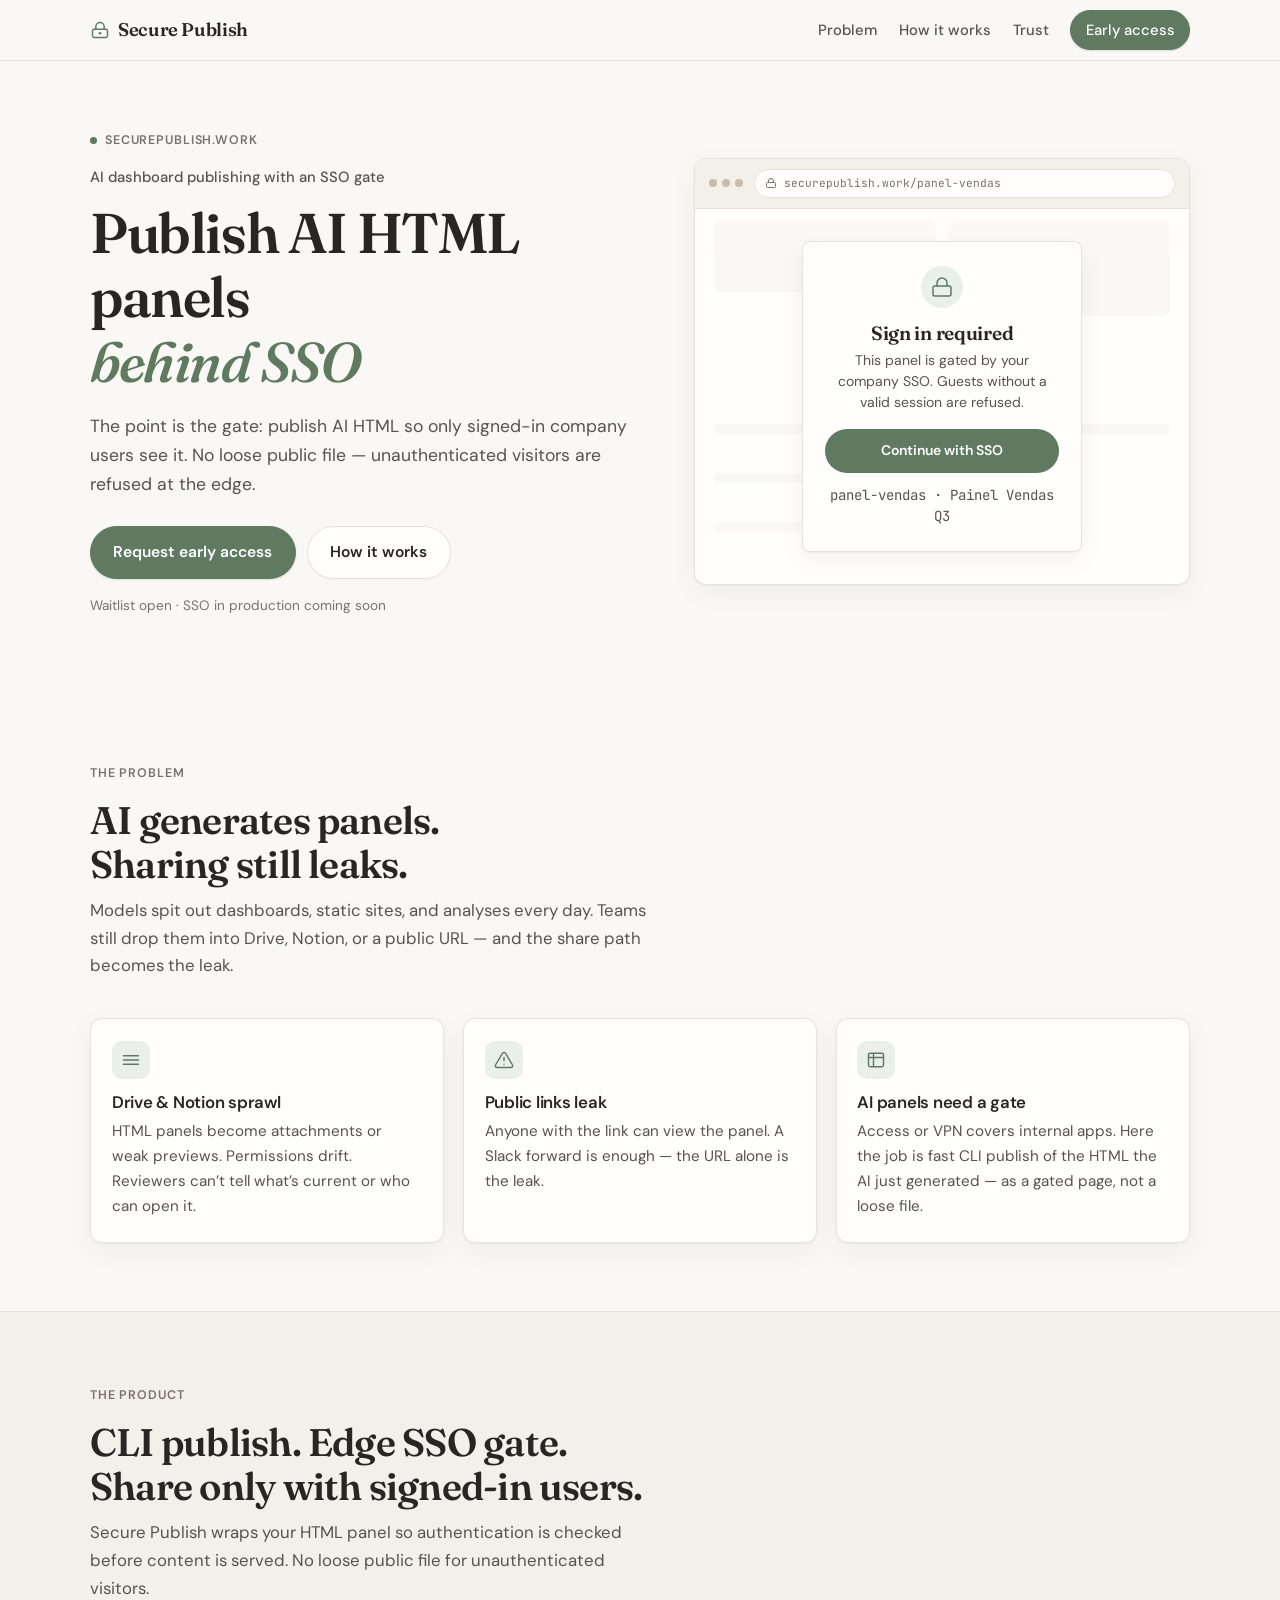
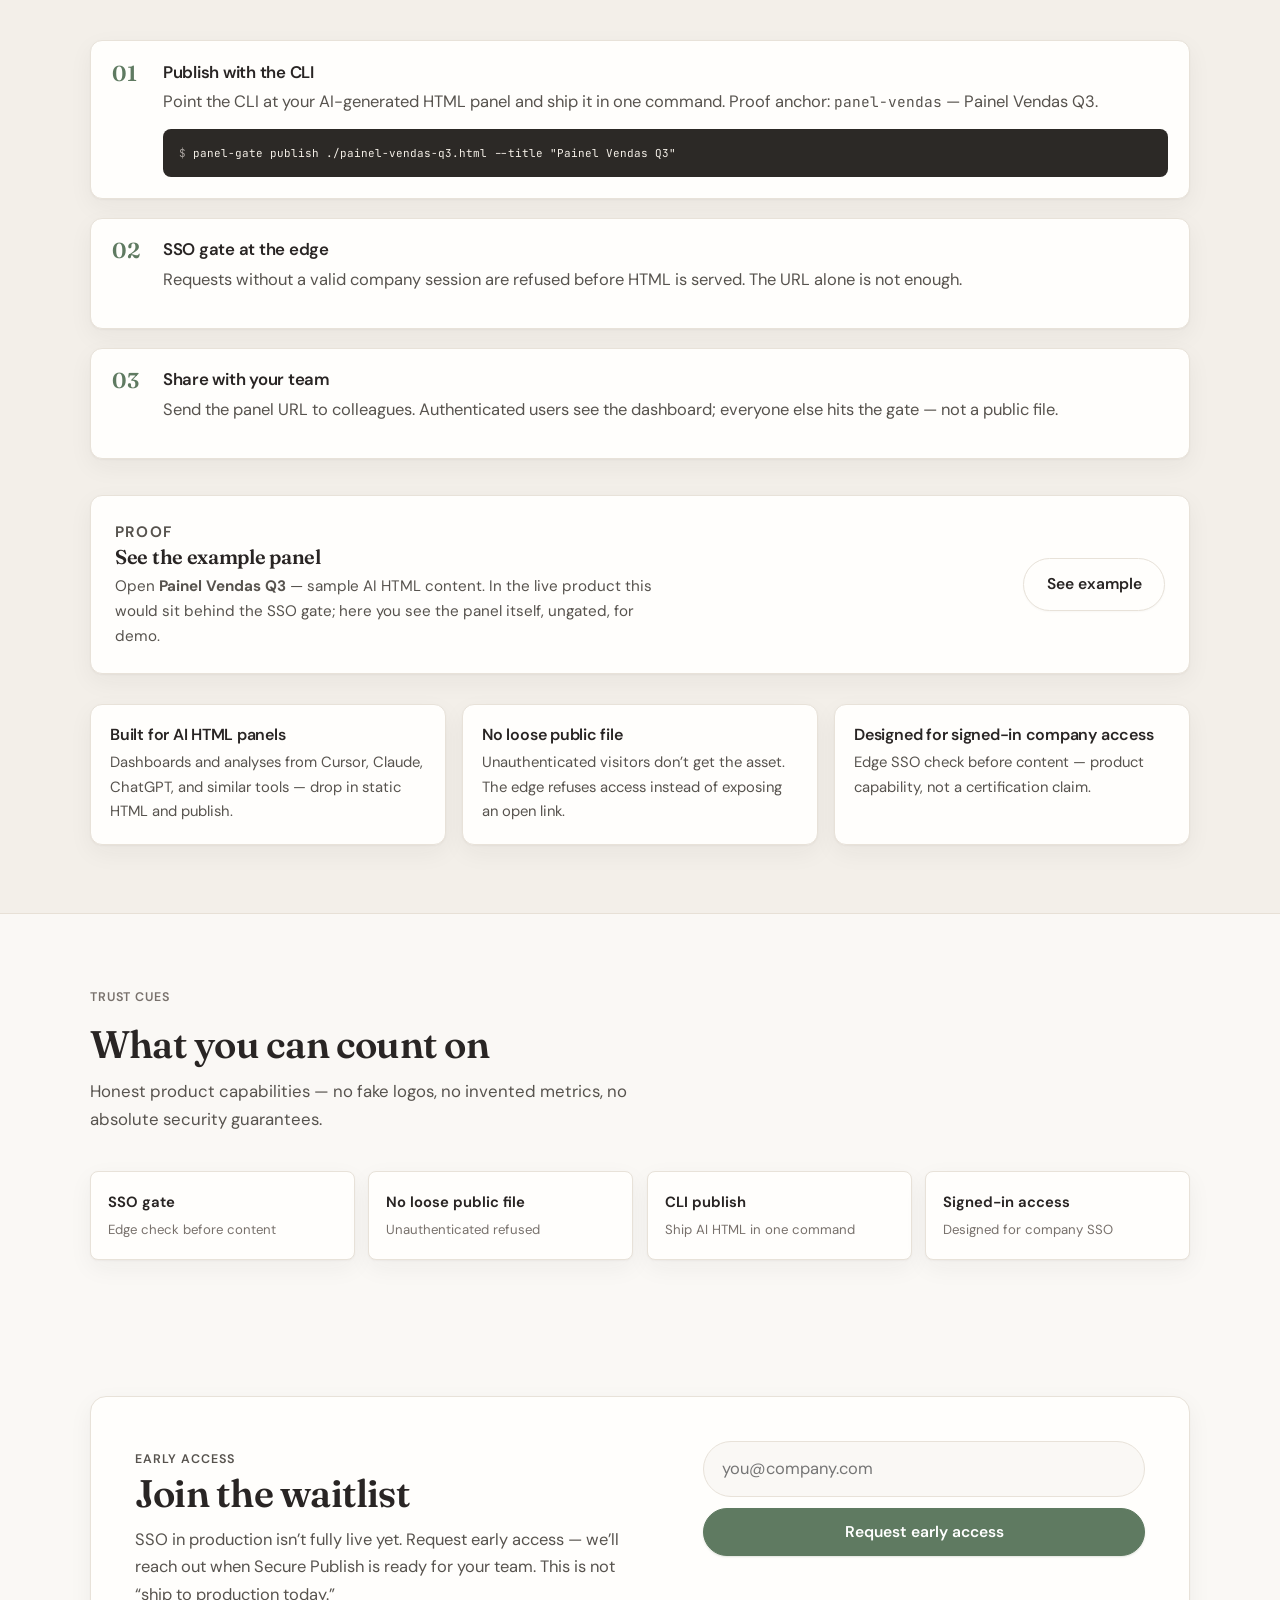
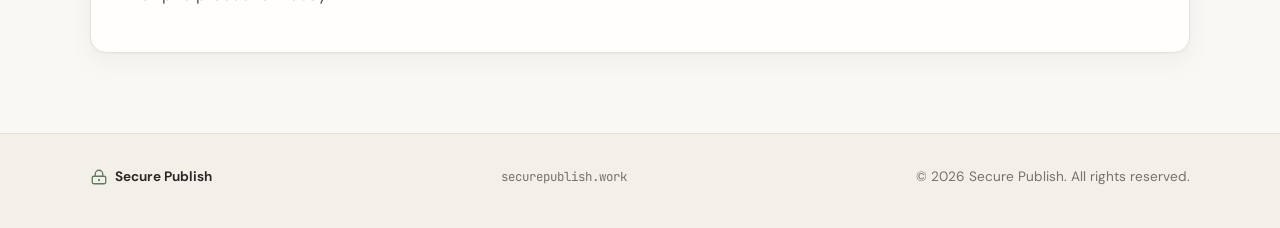
==== index.html @ f7042c7b "Publish Secure Publish landing (warm-product)" ====
<!DOCTYPE html>
<html lang="en">
<head>
  <meta charset="UTF-8" />
  <meta name="viewport" content="width=device-width, initial-scale=1.0" />
  <meta name="description" content="Secure Publish — AI dashboard publishing with an SSO gate. Publish AI HTML panels behind SSO without leaving the file loose on the open web." />
  <meta name="theme-color" content="#FAF8F5" />
  <title>Secure Publish — AI dashboard publishing with an SSO gate</title>
  <link rel="preconnect" href="https://fonts.googleapis.com" />
  <link rel="preconnect" href="https://fonts.gstatic.com" crossorigin />
  <link href="https://fonts.googleapis.com/css2?family=Fraunces:opsz,wght@9..144,500;9..144,600;9..144,700&family=DM+Sans:ital,opsz,wght@0,9..40,400;0,9..40,500;0,9..40,600;0,9..40,700&family=JetBrains+Mono:wght@400;500&display=swap" rel="stylesheet" />
  <link rel="stylesheet" href="styles.css" />
</head>
<body>
  <a class="skip-link" href="#main">Skip to content</a>

  <header class="nav">
    <div class="container nav__inner">
      <a href="#top" class="logo" aria-label="Secure Publish home">
        <span class="logo__mark" aria-hidden="true">
          <svg width="20" height="20" viewBox="0 0 24 24" fill="none">
            <rect x="3" y="11" width="18" height="10" rx="2" stroke="currentColor" stroke-width="1.75"/>
            <path d="M7 11V8a5 5 0 0 1 10 0v3" stroke="currentColor" stroke-width="1.75" stroke-linecap="round"/>
            <circle cx="12" cy="16" r="1.5" fill="currentColor"/>
          </svg>
        </span>
        <span class="logo__text">Secure Publish</span>
      </a>
      <nav class="nav__links" aria-label="Primary">
        <a href="#pain">Problem</a>
        <a href="#solution">How it works</a>
        <a href="#trust">Trust</a>
        <a href="#waitlist" class="btn btn--sm btn--primary">Early access</a>
      </nav>
      <button class="nav__toggle" type="button" aria-label="Open menu" aria-expanded="false" aria-controls="navMobile" id="navToggle">
        <span></span><span></span>
      </button>
    </div>
    <div class="nav__mobile" id="navMobile" hidden>
      <a href="#pain">Problem</a>
      <a href="#solution">How it works</a>
      <a href="#trust">Trust</a>
      <a href="#waitlist">Early access</a>
    </div>
  </header>

  <main id="main">
    <section class="hero" id="top">
      <div class="container hero__grid">
        <div class="hero__copy">
          <p class="eyebrow"><span class="eyebrow__dot"></span>securepublish.work</p>
          <p class="hero__category">AI dashboard publishing with an SSO gate</p>
          <h1>Publish AI HTML panels<br /><em>behind SSO</em></h1>
          <p class="hero__lede">
            The point is the gate: publish AI HTML so only signed-in company users see it.
            No loose public file — unauthenticated visitors are refused at the edge.
          </p>
          <div class="hero__actions">
            <a href="#waitlist" class="btn btn--primary btn--lg">Request early access</a>
            <a href="#how" class="btn btn--ghost btn--lg">How it works</a>
          </div>
          <p class="hero__note">Waitlist open · SSO in production coming soon</p>
        </div>

        <div class="hero__visual">
          <div class="panel-mock" role="img" aria-label="Illustration of an SSO-gated panel for Painel Vendas Q3">
            <div class="panel-mock__chrome">
              <div class="panel-mock__dots"><span></span><span></span><span></span></div>
              <div class="panel-mock__url">
                <svg width="12" height="12" viewBox="0 0 24 24" fill="none" aria-hidden="true">
                  <rect x="3" y="11" width="18" height="10" rx="2" stroke="currentColor" stroke-width="2"/>
                  <path d="M7 11V8a5 5 0 0 1 10 0v3" stroke="currentColor" stroke-width="2" stroke-linecap="round"/>
                </svg>
                <span>securepublish.work/panel-vendas</span>
              </div>
            </div>
            <div class="panel-mock__gate">
              <div class="gate-card">
                <div class="gate-card__icon">
                  <svg width="24" height="24" viewBox="0 0 24 24" fill="none">
                    <rect x="3" y="11" width="18" height="10" rx="2" stroke="currentColor" stroke-width="1.5"/>
                    <path d="M7 11V8a5 5 0 0 1 10 0v3" stroke="currentColor" stroke-width="1.5" stroke-linecap="round"/>
                  </svg>
                </div>
                <h3>Sign in required</h3>
                <p>This panel is gated by your company SSO. Guests without a valid session are refused.</p>
                <div class="gate-card__btn">Continue with SSO</div>
                <p class="gate-card__meta">panel-vendas · Painel Vendas Q3</p>
              </div>
            </div>
            <div class="panel-mock__blur" aria-hidden="true">
              <div class="fake-chart fake-chart--a"></div>
              <div class="fake-chart fake-chart--b"></div>
              <div class="fake-rows"><div></div><div></div><div></div></div>
            </div>
          </div>
        </div>
      </div>
    </section>

    <section class="section" id="pain">
      <div class="container">
        <div class="section__head">
          <p class="eyebrow">The problem</p>
          <h2>AI generates panels.<br />Sharing still leaks.</h2>
          <p class="section__lede">
            Models spit out dashboards, static sites, and analyses every day.
            Teams still drop them into Drive, Notion, or a public URL — and the share path becomes the leak.
          </p>
        </div>
        <div class="pain-grid">
          <article class="card">
            <div class="card__icon">
              <svg width="20" height="20" viewBox="0 0 24 24" fill="none"><path d="M3 7h18M3 12h18M3 17h18" stroke="currentColor" stroke-width="1.75" stroke-linecap="round"/></svg>
            </div>
            <h3>Drive &amp; Notion sprawl</h3>
            <p>HTML panels become attachments or weak previews. Permissions drift. Reviewers can’t tell what’s current or who can open it.</p>
          </article>
          <article class="card">
            <div class="card__icon">
              <svg width="20" height="20" viewBox="0 0 24 24" fill="none"><path d="M12 9v4m0 4h.01M10.29 3.86L1.82 18a2 2 0 0 0 1.71 3h16.94a2 2 0 0 0 1.71-3L13.71 3.86a2 2 0 0 0-3.42 0z" stroke="currentColor" stroke-width="1.75" stroke-linecap="round" stroke-linejoin="round"/></svg>
            </div>
            <h3>Public links leak</h3>
            <p>Anyone with the link can view the panel. A Slack forward is enough — the URL alone is the leak.</p>
          </article>
          <article class="card">
            <div class="card__icon">
              <svg width="20" height="20" viewBox="0 0 24 24" fill="none"><rect x="3" y="4" width="18" height="16" rx="2" stroke="currentColor" stroke-width="1.75"/><path d="M3 9h18M9 4v16" stroke="currentColor" stroke-width="1.75"/></svg>
            </div>
            <h3>AI panels need a gate</h3>
            <p>Access or VPN covers internal apps. Here the job is fast CLI publish of the HTML the AI just generated — as a gated page, not a loose file.</p>
          </article>
        </div>
      </div>
    </section>

    <section class="section section--alt" id="solution">
      <div class="container">
        <div class="section__head" id="how">
          <p class="eyebrow">The product</p>
          <h2>CLI publish. Edge SSO gate.<br />Share only with signed-in users.</h2>
          <p class="section__lede">
            Secure Publish wraps your HTML panel so authentication is checked before content is served.
            No loose public file for unauthenticated visitors.
          </p>
        </div>

        <div class="steps">
          <div class="step">
            <div class="step__num">01</div>
            <div class="step__body">
              <h3>Publish with the CLI</h3>
              <p>Point the CLI at your AI-generated HTML panel and ship it in one command. Proof anchor: <code>panel-vendas</code> — Painel Vendas Q3.</p>
              <pre class="code-block" tabindex="0"><code><span class="c-muted">$</span> panel-gate publish ./painel-vendas-q3.html --title "Painel Vendas Q3"</code></pre>
            </div>
          </div>
          <div class="step">
            <div class="step__num">02</div>
            <div class="step__body">
              <h3>SSO gate at the edge</h3>
              <p>Requests without a valid company session are refused before HTML is served. The URL alone is not enough.</p>
            </div>
          </div>
          <div class="step">
            <div class="step__num">03</div>
            <div class="step__body">
              <h3>Share with your team</h3>
              <p>Send the panel URL to colleagues. Authenticated users see the dashboard; everyone else hits the gate — not a public file.</p>
            </div>
          </div>
        </div>

        <div class="proof-strip">
          <div class="proof-strip__copy">
            <p class="proof-strip__label">Proof</p>
            <h3>See the example panel</h3>
            <p>
              Open <strong>Painel Vendas Q3</strong> — sample AI HTML content.
              In the live product this would sit behind the SSO gate; here you see the panel itself, ungated, for demo.
            </p>
          </div>
          <a href="examples/panel-vendas.html" class="btn btn--ghost btn--lg">See example</a>
        </div>

        <div class="feature-row">
          <article class="feature">
            <h3>Built for AI HTML panels</h3>
            <p>Dashboards and analyses from Cursor, Claude, ChatGPT, and similar tools — drop in static HTML and publish.</p>
          </article>
          <article class="feature">
            <h3>No loose public file</h3>
            <p>Unauthenticated visitors don’t get the asset. The edge refuses access instead of exposing an open link.</p>
          </article>
          <article class="feature">
            <h3>Designed for signed-in company access</h3>
            <p>Edge SSO check before content — product capability, not a certification claim.</p>
          </article>
        </div>
      </div>
    </section>

    <section class="section" id="trust">
      <div class="container">
        <div class="section__head">
          <p class="eyebrow">Trust cues</p>
          <h2>What you can count on</h2>
          <p class="section__lede">
            Honest product capabilities — no fake logos, no invented metrics, no absolute security guarantees.
          </p>
        </div>
        <div class="trust-badges">
          <div class="badge">
            <span class="badge__label">SSO gate</span>
            <span class="badge__desc">Edge check before content</span>
          </div>
          <div class="badge">
            <span class="badge__label">No loose public file</span>
            <span class="badge__desc">Unauthenticated refused</span>
          </div>
          <div class="badge">
            <span class="badge__label">CLI publish</span>
            <span class="badge__desc">Ship AI HTML in one command</span>
          </div>
          <div class="badge">
            <span class="badge__label">Signed-in access</span>
            <span class="badge__desc">Designed for company SSO</span>
          </div>
        </div>
      </div>
    </section>

    <section class="section section--cta" id="waitlist">
      <div class="container">
        <div class="cta-panel">
          <div class="cta-panel__copy">
            <p class="eyebrow">Early access</p>
            <h2>Join the waitlist</h2>
            <p>
              SSO in production isn’t fully live yet. Request early access — we’ll reach out when Secure Publish is ready for your team.
              This is not “ship to production today.”
            </p>
          </div>
          <form class="waitlist-form" id="waitlistForm" novalidate>
            <label class="sr-only" for="email">Work email</label>
            <input type="email" id="email" name="email" placeholder="you@company.com" required autocomplete="email" inputmode="email" aria-describedby="formHint" />
            <button type="submit" class="btn btn--primary btn--lg">Request early access</button>
            <p class="form-hint" id="formHint" role="status" aria-live="polite"></p>
          </form>
          <div class="waitlist-success" id="waitlistSuccess" hidden>
            <div class="success-icon" aria-hidden="true">
              <svg width="28" height="28" viewBox="0 0 24 24" fill="none">
                <circle cx="12" cy="12" r="10" stroke="currentColor" stroke-width="1.5"/>
                <path d="M8 12.5l2.5 2.5L16 9.5" stroke="currentColor" stroke-width="1.75" stroke-linecap="round" stroke-linejoin="round"/>
              </svg>
            </div>
            <h3>You’re on the list</h3>
            <p>Thanks — we’ll email you when early access opens. No spam, just the invite.</p>
          </div>
        </div>
      </div>
    </section>
  </main>

  <footer class="footer">
    <div class="container footer__inner">
      <div class="footer__brand">
        <span class="logo__mark" aria-hidden="true">
          <svg width="18" height="18" viewBox="0 0 24 24" fill="none">
            <rect x="3" y="11" width="18" height="10" rx="2" stroke="currentColor" stroke-width="1.75"/>
            <path d="M7 11V8a5 5 0 0 1 10 0v3" stroke="currentColor" stroke-width="1.75" stroke-linecap="round"/>
            <circle cx="12" cy="16" r="1.5" fill="currentColor"/>
          </svg>
        </span>
        <span>Secure Publish</span>
      </div>
      <p class="footer__domain">securepublish.work</p>
      <p class="footer__copy">&copy; <span id="year"></span> Secure Publish. All rights reserved.</p>
    </div>
  </footer>

  <script src="script.js"></script>
</body>
</html>
---- styles.css ----
/* Warm Product — cream/stone, charcoal, sage accent; soft shadows; no glass blur */
:root {
  --cream: #FAF8F5;
  --cream-2: #F3EFE9;
  --stone: #E8E2D9;
  --ink: #292524;
  --ink-soft: #57534E;
  --muted: #78716C;
  --line: #E7E0D6;
  --sage: #5F7A61;
  --sage-hover: #4E6650;
  --sage-soft: #E8F0E9;
  --white: #FFFEFC;
  --mono: "JetBrains Mono", ui-monospace, monospace;
  --display: "Fraunces", Georgia, serif;
  --sans: "DM Sans", system-ui, sans-serif;
  --radius: 12px;
  --radius-sm: 8px;
  --max: 1100px;
  --shadow: 0 1px 2px rgba(41,37,36,0.04), 0 8px 24px rgba(41,37,36,0.05);
}

*, *::before, *::after { box-sizing: border-box; }
html { scroll-behavior: smooth; }
body {
  margin: 0;
  font-family: var(--sans);
  font-size: 1.03rem;
  line-height: 1.65;
  color: var(--ink);
  background: var(--cream);
  -webkit-font-smoothing: antialiased;
}
img, svg { display: block; max-width: 100%; }
a { color: var(--sage); text-decoration-thickness: 1px; text-underline-offset: 3px; }
a:hover { color: var(--sage-hover); }
code { font-family: var(--mono); font-size: 0.88em; }
.sr-only {
  position: absolute; width: 1px; height: 1px; padding: 0; margin: -1px;
  overflow: hidden; clip: rect(0,0,0,0); white-space: nowrap; border: 0;
}
.skip-link {
  position: absolute; left: 1rem; top: -100px; z-index: 100;
  background: var(--ink); color: var(--cream); padding: 0.5rem 1rem; border-radius: 6px;
}
.skip-link:focus { top: 1rem; }
.container { width: min(100% - 2.25rem, var(--max)); margin-inline: auto; }

h1, h2, h3 {
  color: var(--ink); margin: 0; line-height: 1.15;
}
h1 {
  font-family: var(--display); font-weight: 600;
  font-size: clamp(2.3rem, 5vw, 3.5rem); letter-spacing: -0.025em;
}
h1 em { font-style: italic; font-weight: 550; color: var(--sage); }
h2 {
  font-family: var(--display); font-weight: 600;
  font-size: clamp(1.75rem, 3.2vw, 2.4rem); letter-spacing: -0.02em; margin-bottom: 0.7rem;
}
h3 {
  font-family: var(--sans); font-weight: 600; font-size: 1.05rem; letter-spacing: -0.015em; margin-bottom: 0.4rem;
}
.eyebrow {
  display: inline-flex; align-items: center; gap: 0.5rem;
  font-size: 0.78rem; font-weight: 600; letter-spacing: 0.07em;
  text-transform: uppercase; color: var(--muted); margin: 0 0 0.9rem;
}
.eyebrow__dot {
  width: 7px; height: 7px; border-radius: 50%; background: var(--sage);
}

.btn {
  display: inline-flex; align-items: center; justify-content: center;
  font-family: var(--sans); font-weight: 600; font-size: 0.925rem;
  border-radius: 999px; border: 1px solid transparent;
  padding: 0.65rem 1.25rem; text-decoration: none; cursor: pointer;
  transition: background 0.15s ease, color 0.15s ease, border-color 0.15s ease, box-shadow 0.15s ease;
}
.btn--sm { padding: 0.4rem 0.9rem; font-size: 0.85rem; }
.btn--lg { padding: 0.8rem 1.4rem; font-size: 0.975rem; }
.btn--primary {
  background: var(--sage); color: #fff; border-color: var(--sage);
  box-shadow: 0 1px 2px rgba(95,122,97,0.2);
}
.btn--primary:hover { background: var(--sage-hover); color: #fff; border-color: var(--sage-hover); }
.btn--ghost {
  background: var(--white); color: var(--ink); border-color: var(--stone);
  box-shadow: 0 1px 2px rgba(41,37,36,0.03);
}
.btn--ghost:hover { background: var(--cream-2); color: var(--ink); }

.nav {
  position: sticky; top: 0; z-index: 50;
  background: color-mix(in srgb, var(--cream) 90%, transparent);
  border-bottom: 1px solid var(--line);
}
.nav__inner {
  display: flex; align-items: center; justify-content: space-between; height: 3.75rem;
}
.logo {
  display: inline-flex; align-items: center; gap: 0.5rem;
  color: var(--ink); text-decoration: none; font-weight: 650;
}
.logo__mark { color: var(--sage); }
.logo__text { font-family: var(--display); font-size: 1.15rem; font-weight: 600; letter-spacing: -0.02em; }
.nav__links { display: none; align-items: center; gap: 1.35rem; }
.nav__links a { color: var(--ink-soft); text-decoration: none; font-size: 0.925rem; font-weight: 500; }
.nav__links a:hover { color: var(--ink); }
.nav__links .btn { color: #fff; }
.nav__links .btn:hover { color: #fff; }
.nav__toggle {
  display: flex; flex-direction: column; gap: 5px; background: none; border: 0; padding: 0.4rem; cursor: pointer;
}
.nav__toggle span { display: block; width: 20px; height: 1.5px; background: var(--ink); border-radius: 1px; }
.nav__mobile {
  display: flex; flex-direction: column; gap: 0.2rem;
  padding: 0.65rem 1.15rem 1.15rem; border-bottom: 1px solid var(--line); background: var(--cream);
}
.nav__mobile a {
  color: var(--ink); text-decoration: none; padding: 0.6rem 0.25rem; font-weight: 500;
}
@media (min-width: 800px) {
  .nav__links { display: flex; }
  .nav__toggle { display: none; }
  .nav__mobile { display: none !important; }
}

.hero { padding: 4rem 0 4.5rem; }
.hero__grid { display: grid; gap: 2.75rem; align-items: center; }
@media (min-width: 960px) {
  .hero__grid { grid-template-columns: 1.05fr 0.95fr; gap: 3.5rem; }
}
.hero__category {
  font-size: 0.925rem; color: var(--ink-soft); margin: 0 0 0.7rem; font-weight: 500;
}
.hero__lede {
  font-size: 1.1rem; color: var(--ink-soft); max-width: 34rem; margin: 1.15rem 0 1.65rem;
}
.hero__actions { display: flex; flex-wrap: wrap; gap: 0.7rem; margin-bottom: 1rem; }
.hero__note { font-size: 0.85rem; color: var(--muted); margin: 0; }

.panel-mock {
  position: relative; background: var(--white);
  border: 1px solid var(--stone); border-radius: var(--radius);
  overflow: hidden; box-shadow: var(--shadow);
}
.panel-mock__chrome {
  display: flex; align-items: center; gap: 0.7rem;
  padding: 0.65rem 0.85rem; border-bottom: 1px solid var(--line); background: var(--cream-2);
}
.panel-mock__dots { display: flex; gap: 5px; }
.panel-mock__dots span { width: 8px; height: 8px; border-radius: 50%; background: #CABBAA; }
.panel-mock__url {
  display: inline-flex; align-items: center; gap: 0.4rem;
  font-family: var(--mono); font-size: 0.7rem; color: var(--muted);
  background: var(--white); border: 1px solid var(--stone); border-radius: 999px;
  padding: 0.25rem 0.65rem; flex: 1; min-width: 0;
}
.panel-mock__url span { overflow: hidden; text-overflow: ellipsis; white-space: nowrap; }
.panel-mock__gate {
  position: relative; z-index: 2; padding: 2rem 1.2rem; min-height: 280px;
  display: flex; align-items: center; justify-content: center;
}
.gate-card {
  background: var(--white); border: 1px solid var(--stone); border-radius: var(--radius-sm);
  padding: 1.5rem 1.35rem; max-width: 280px; text-align: center;
  box-shadow: var(--shadow);
}
.gate-card__icon {
  width: 42px; height: 42px; margin: 0 auto 0.85rem;
  display: grid; place-items: center; color: var(--sage);
  border-radius: 50%; background: var(--sage-soft);
}
.gate-card h3 { font-family: var(--display); font-size: 1.2rem; margin-bottom: 0.4rem; }
.gate-card p { font-size: 0.875rem; color: var(--ink-soft); margin: 0 0 1rem; line-height: 1.5; }
.gate-card__btn {
  display: block; background: var(--sage); color: #fff; font-weight: 600; font-size: 0.875rem;
  padding: 0.65rem; border-radius: 999px; margin-bottom: 0.75rem;
}
.gate-card__meta { font-family: var(--mono); font-size: 0.68rem; color: var(--muted); margin: 0 !important; }
.panel-mock__blur {
  position: absolute; inset: 42px 0 0; z-index: 1; padding: 1.2rem;
  opacity: 0.2; pointer-events: none; display: grid; gap: 0.7rem; grid-template-columns: 1fr 1fr;
}
.fake-chart { background: var(--stone); border-radius: 8px; height: 72px; }
.fake-chart--b { height: 96px; }
.fake-rows { grid-column: 1 / -1; display: grid; gap: 0.4rem; }
.fake-rows div { height: 10px; background: var(--stone); border-radius: 4px; }
.fake-rows div:nth-child(2) { width: 78%; }
.fake-rows div:nth-child(3) { width: 55%; }

.section { padding: 4.25rem 0; }
.section--alt { background: var(--cream-2); border-block: 1px solid var(--line); }
.section__head { max-width: 36rem; margin-bottom: 2.35rem; }
.section__lede { color: var(--ink-soft); margin: 0; font-size: 1.05rem; }

.pain-grid {
  display: grid; gap: 1rem;
}
@media (min-width: 720px) { .pain-grid { grid-template-columns: repeat(3, 1fr); gap: 1.15rem; } }
.card {
  background: var(--white); border: 1px solid var(--stone); border-radius: var(--radius);
  padding: 1.4rem 1.3rem; box-shadow: var(--shadow);
}
.card__icon {
  width: 38px; height: 38px; display: grid; place-items: center;
  color: var(--sage); margin-bottom: 0.9rem;
  border-radius: 10px; background: var(--sage-soft);
}
.card p { margin: 0; color: var(--ink-soft); font-size: 0.95rem; }

.steps { display: grid; gap: 1.15rem; margin-bottom: 2.25rem; }
.step {
  display: grid; gap: 1rem; grid-template-columns: auto 1fr;
  align-items: start; background: var(--white); border: 1px solid var(--stone);
  border-radius: var(--radius); padding: 1.35rem 1.3rem; box-shadow: var(--shadow);
}
.step__num {
  font-family: var(--display); font-size: 1.35rem; color: var(--sage);
  line-height: 1; min-width: 2.2rem; font-weight: 600;
}
.step__body p { color: var(--ink-soft); margin: 0.35rem 0 0.85rem; }
.code-block {
  margin: 0; padding: 0.9rem 1rem; overflow-x: auto;
  background: #2C2926; color: #F5F0E8; border-radius: var(--radius-sm);
  font-family: var(--mono); font-size: 0.78rem; line-height: 1.5;
}
.c-muted { color: #A8A29E; }

.proof-strip {
  display: flex; flex-wrap: wrap; align-items: center; justify-content: space-between; gap: 1.25rem;
  padding: 1.5rem 1.5rem; border: 1px solid var(--stone); border-radius: var(--radius);
  background: var(--white); margin-bottom: 1.85rem; box-shadow: var(--shadow);
}
.proof-strip__label {
  font-size: 0.72rem; font-weight: 650; letter-spacing: 0.08em;
  text-transform: uppercase; color: var(--sage); margin: 0 0 0.3rem;
}
.proof-strip__copy h3 { font-family: var(--display); font-size: 1.25rem; margin-bottom: 0.35rem; }
.proof-strip__copy p { margin: 0; color: var(--ink-soft); max-width: 34rem; font-size: 0.95rem; }

.feature-row { display: grid; gap: 1rem; }
@media (min-width: 720px) { .feature-row { grid-template-columns: repeat(3, 1fr); } }
.feature {
  padding: 1.3rem 1.2rem; background: var(--white);
  border: 1px solid var(--stone); border-radius: var(--radius); box-shadow: var(--shadow);
}
.feature h3 { font-size: 1rem; }
.feature p { margin: 0; color: var(--ink-soft); font-size: 0.925rem; }

.trust-badges {
  display: grid; gap: 0.85rem;
  grid-template-columns: 1fr 1fr;
}
@media (min-width: 800px) { .trust-badges { grid-template-columns: repeat(4, 1fr); } }
.badge {
  border: 1px solid var(--stone); background: var(--white);
  padding: 1.15rem 1.05rem; border-radius: var(--radius-sm);
  display: flex; flex-direction: column; gap: 0.25rem; box-shadow: var(--shadow);
}
.badge__label { font-weight: 650; font-size: 0.925rem; }
.badge__desc { font-size: 0.825rem; color: var(--muted); }

.section--cta { padding-bottom: 5rem; }
.cta-panel {
  border: 1px solid var(--stone); background: var(--white);
  border-radius: calc(var(--radius) + 4px); padding: 2.25rem 1.75rem;
  display: grid; gap: 1.75rem; box-shadow: var(--shadow);
}
@media (min-width: 800px) {
  .cta-panel { grid-template-columns: 1.1fr 0.9fr; align-items: start; padding: 2.75rem; }
}
.cta-panel__copy p { color: var(--ink-soft); margin: 0.5rem 0 0; max-width: 32rem; }
.waitlist-form { display: grid; gap: 0.7rem; }
.waitlist-form input {
  font: inherit; padding: 0.85rem 1.1rem; border: 1px solid var(--stone);
  border-radius: 999px; background: var(--cream); color: var(--ink);
}
.waitlist-form input:focus { outline: 2px solid var(--sage); outline-offset: 1px; }
.waitlist-form input.is-invalid { border-color: #B45309; }
.form-hint { margin: 0; font-size: 0.85rem; color: #B45309; min-height: 1.25em; }
.waitlist-success { text-align: center; padding: 1rem 0; }
.success-icon { color: var(--sage); margin: 0 auto 0.75rem; width: fit-content; }
.waitlist-success h3 { font-family: var(--display); }
.waitlist-success p { color: var(--ink-soft); margin: 0.35rem 0 0; }

.footer {
  border-top: 1px solid var(--line); padding: 2rem 0 2.5rem; background: var(--cream-2);
}
.footer__inner {
  display: flex; flex-wrap: wrap; gap: 0.7rem 1.5rem; align-items: center;
  justify-content: space-between; color: var(--muted); font-size: 0.85rem;
}
.footer__brand {
  display: inline-flex; align-items: center; gap: 0.45rem; color: var(--ink); font-weight: 650;
}
.footer__brand .logo__mark { color: var(--sage); }
.footer__domain { font-family: var(--mono); font-size: 0.78rem; margin: 0; }
.footer__copy { margin: 0; }
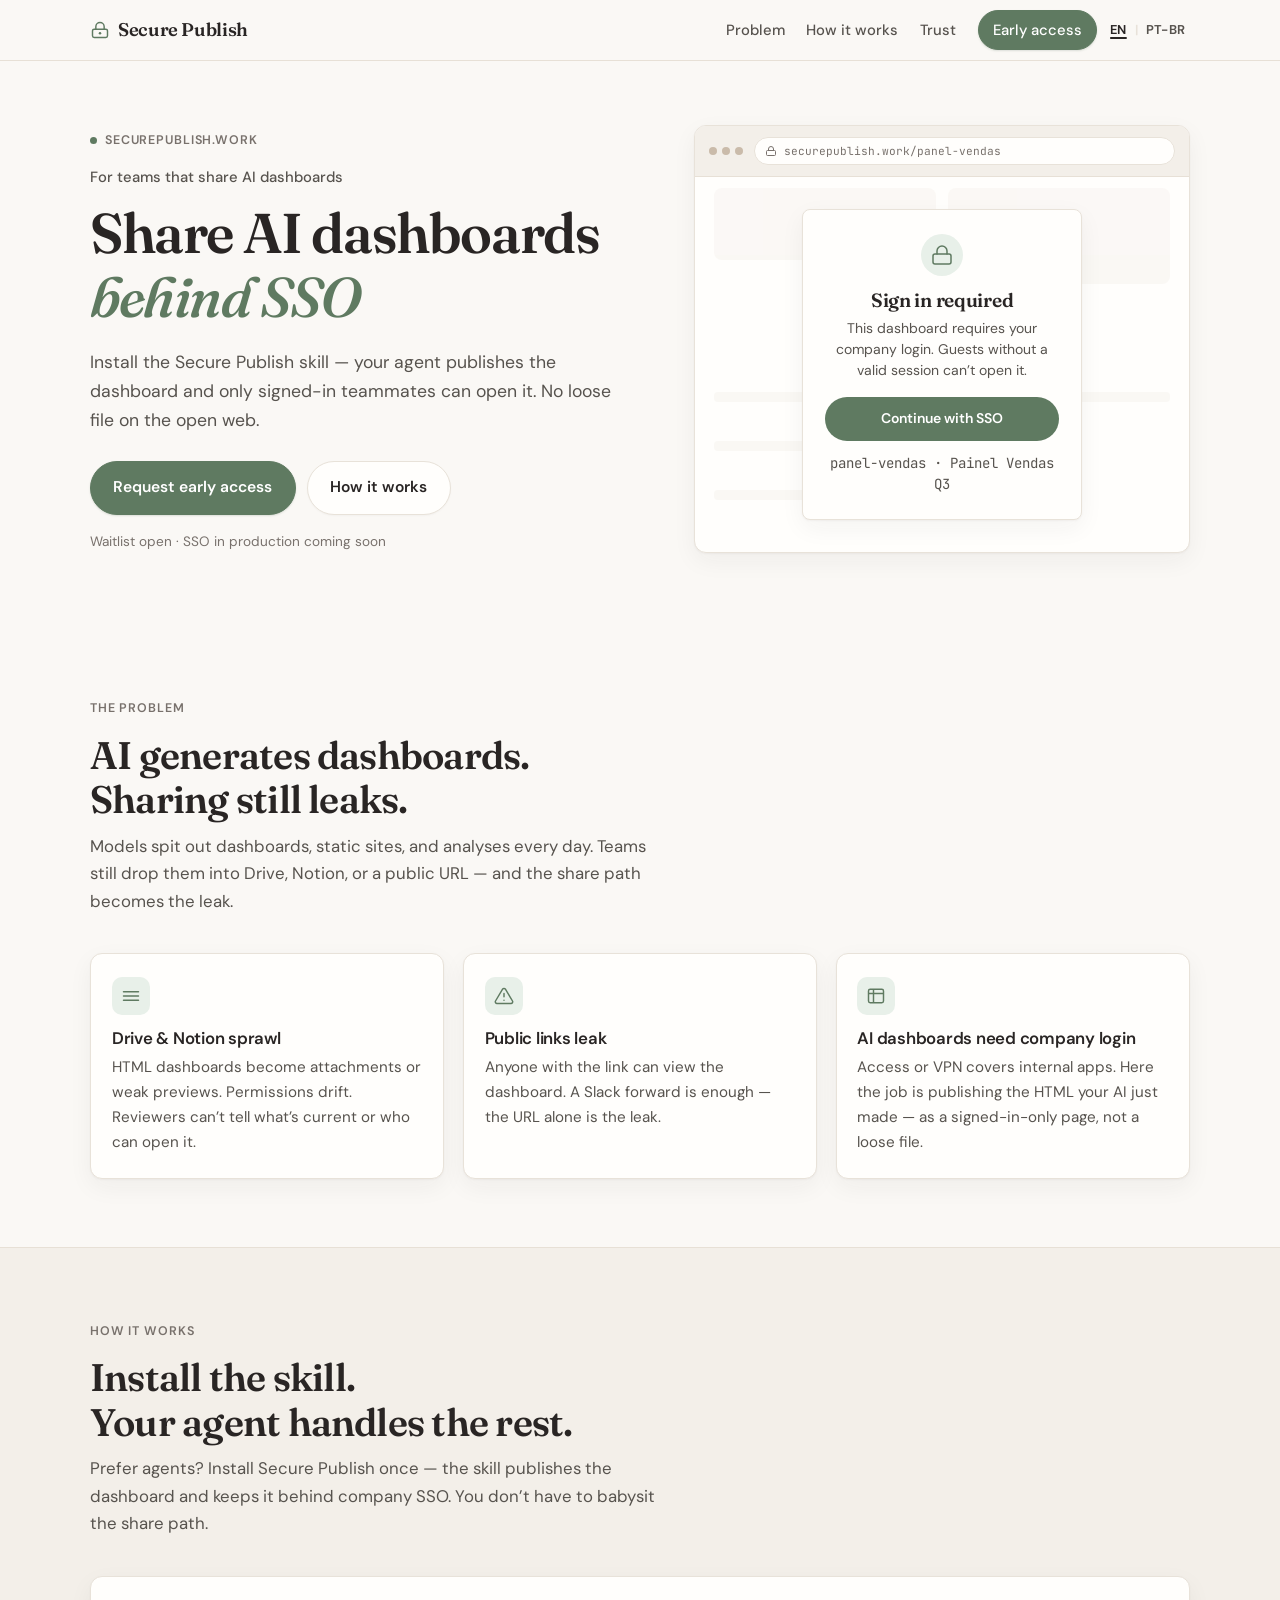
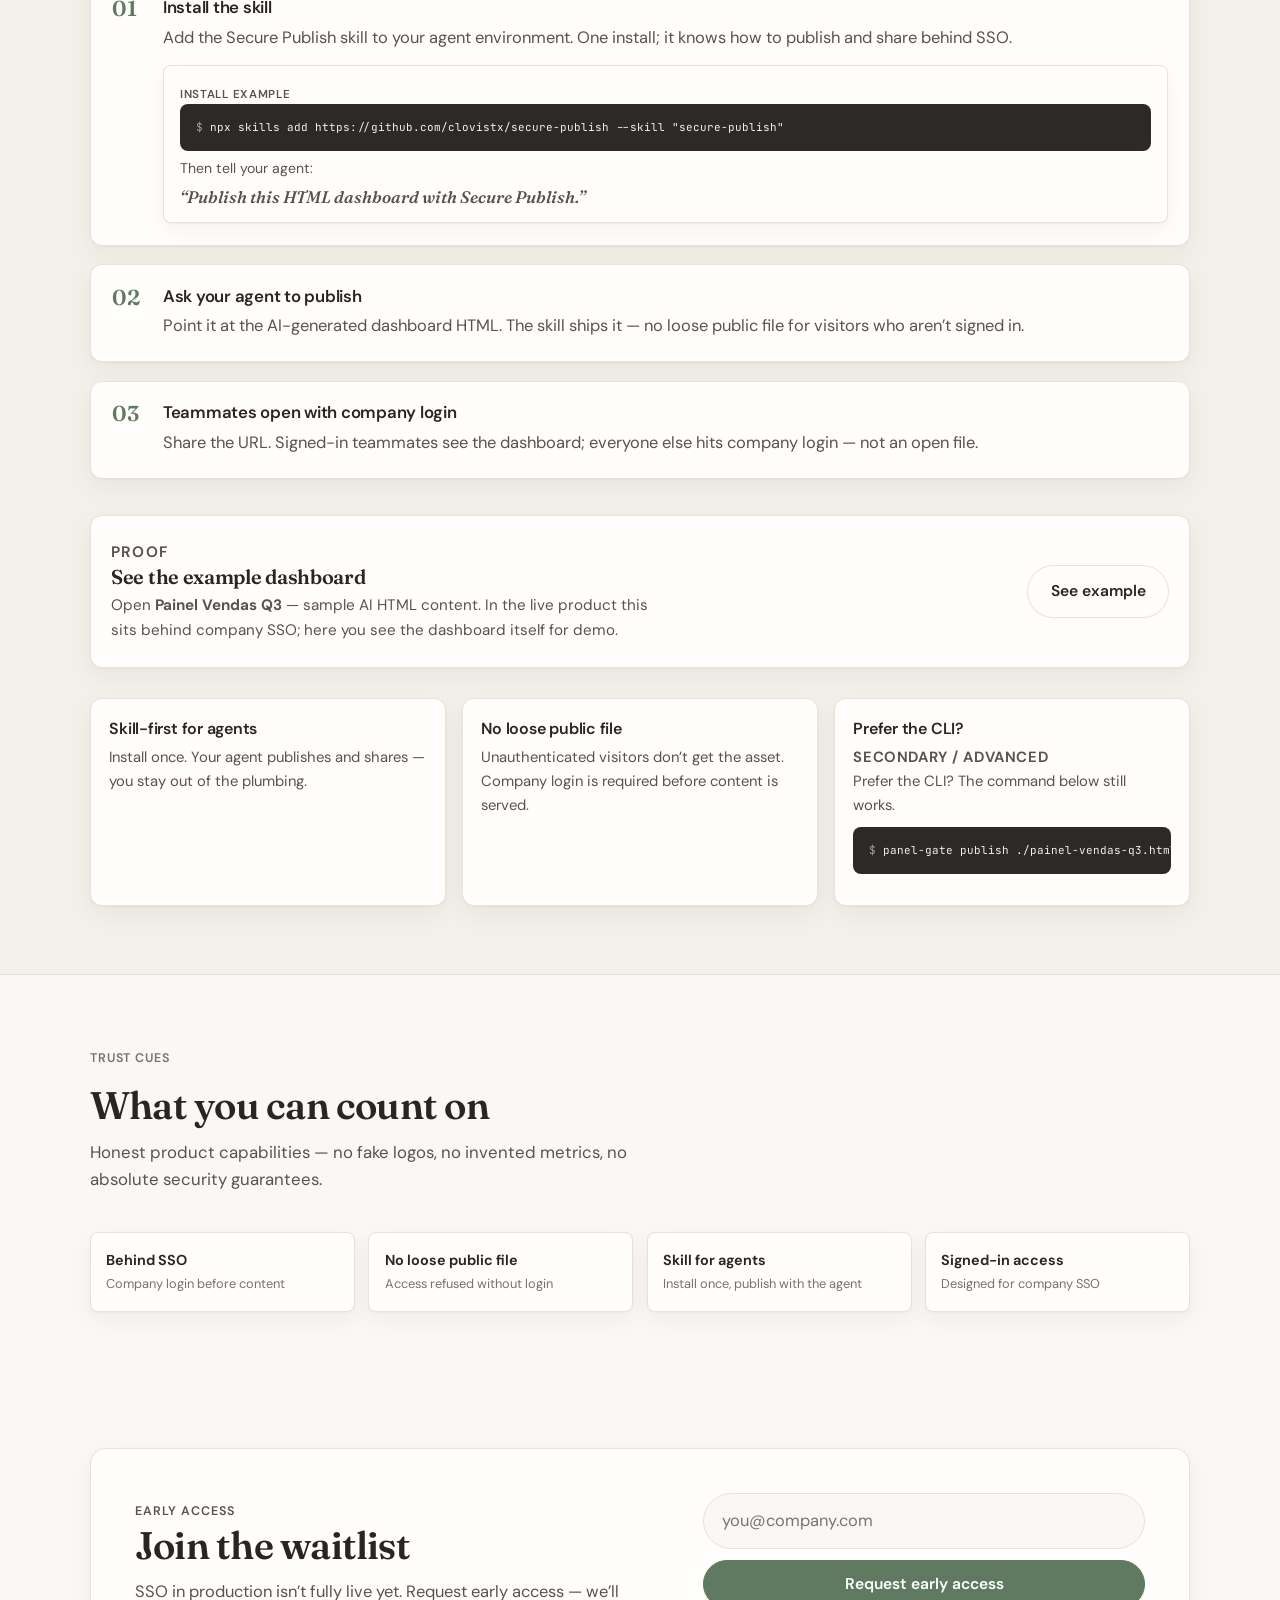
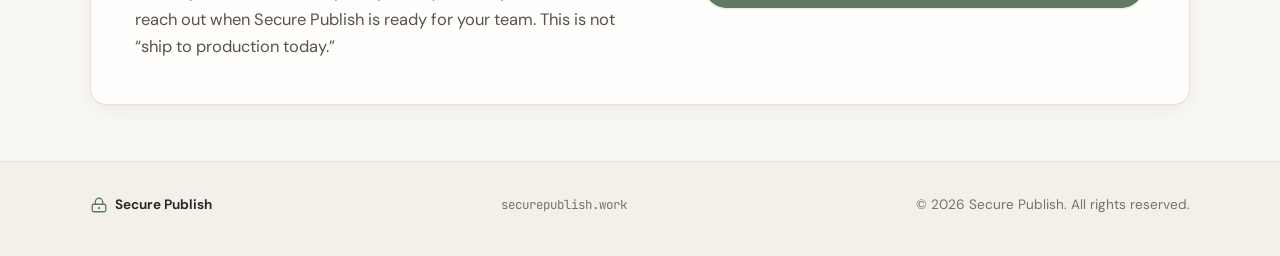
==== commit 2cf3d014: "Add fake skill install example (npx skills add) EN+PT" ====
--- a/index.html
+++ b/index.html
@@ -2,10 +2,13 @@
 <html lang="en">
 <head>
   <meta charset="UTF-8" />
-  <meta name="viewport" content="width=device-width, initial-scale=1.0" />
-  <meta name="description" content="Secure Publish — AI dashboard publishing with an SSO gate. Publish AI HTML panels behind SSO without leaving the file loose on the open web." />
-  <meta name="theme-color" content="#FAF8F5" />
-  <title>Secure Publish — AI dashboard publishing with an SSO gate</title>
+  <meta name="viewport" content="width=device-width, initial-scale=1.0, viewport-fit=cover" />
+  <meta name="description" content="Secure Publish — share AI dashboards behind SSO. Install the skill; your agent publishes so only signed-in teammates can open them." />
+  <meta name="theme-color" content="#F3EFE9" />
+  <title>Secure Publish — Share AI dashboards behind SSO</title>
+  <link rel="alternate" hreflang="en" href="https://clovistx.github.io/secure-publish-landing/" />
+  <link rel="alternate" hreflang="pt-BR" href="https://clovistx.github.io/secure-publish-landing/pt/" />
+  <link rel="alternate" hreflang="x-default" href="https://clovistx.github.io/secure-publish-landing/" />
   <link rel="preconnect" href="https://fonts.googleapis.com" />
   <link rel="preconnect" href="https://fonts.gstatic.com" crossorigin />
   <link href="https://fonts.googleapis.com/css2?family=Fraunces:opsz,wght@9..144,500;9..144,600;9..144,700&family=DM+Sans:ital,opsz,wght@0,9..40,400;0,9..40,500;0,9..40,600;0,9..40,700&family=JetBrains+Mono:wght@400;500&display=swap" rel="stylesheet" />
@@ -26,21 +29,33 @@
         </span>
         <span class="logo__text">Secure Publish</span>
       </a>
-      <nav class="nav__links" aria-label="Primary">
-        <a href="#pain">Problem</a>
-        <a href="#solution">How it works</a>
-        <a href="#trust">Trust</a>
-        <a href="#waitlist" class="btn btn--sm btn--primary">Early access</a>
-      </nav>
-      <button class="nav__toggle" type="button" aria-label="Open menu" aria-expanded="false" aria-controls="navMobile" id="navToggle">
-        <span></span><span></span>
-      </button>
+      <div class="nav__actions">
+        <nav class="nav__links" aria-label="Primary">
+          <a href="#pain">Problem</a>
+          <a href="#solution">How it works</a>
+          <a href="#trust">Trust</a>
+          <a href="#waitlist" class="btn btn--sm btn--primary">Early access</a>
+        </nav>
+        <div class="nav__lang" aria-label="Language">
+          <a href="./" class="is-active lang-switch" hreflang="en" lang="en" data-lang-base="./" aria-current="page">EN</a>
+          <span class="nav__lang-sep" aria-hidden="true">|</span>
+          <a href="pt/" class="lang-switch" hreflang="pt-BR" lang="pt-BR" data-lang-base="pt/">PT-BR</a>
+        </div>
+        <button class="nav__toggle" type="button" aria-label="Open menu" aria-expanded="false" aria-controls="navMobile" id="navToggle">
+          <span></span><span></span>
+        </button>
+      </div>
     </div>
     <div class="nav__mobile" id="navMobile" hidden>
       <a href="#pain">Problem</a>
       <a href="#solution">How it works</a>
       <a href="#trust">Trust</a>
       <a href="#waitlist">Early access</a>
+      <div class="nav__lang" aria-label="Language">
+        <a href="./" class="is-active lang-switch" hreflang="en" lang="en" data-lang-base="./" aria-current="page">EN</a>
+        <span class="nav__lang-sep" aria-hidden="true">|</span>
+        <a href="pt/" class="lang-switch" hreflang="pt-BR" lang="pt-BR" data-lang-base="pt/">PT-BR</a>
+      </div>
     </div>
   </header>
 
@@ -49,11 +64,11 @@
       <div class="container hero__grid">
         <div class="hero__copy">
           <p class="eyebrow"><span class="eyebrow__dot"></span>securepublish.work</p>
-          <p class="hero__category">AI dashboard publishing with an SSO gate</p>
-          <h1>Publish AI HTML panels<br /><em>behind SSO</em></h1>
+          <p class="hero__category">For teams that share AI dashboards</p>
+          <h1>Share AI dashboards<br /><em>behind SSO</em></h1>
           <p class="hero__lede">
-            The point is the gate: publish AI HTML so only signed-in company users see it.
-            No loose public file — unauthenticated visitors are refused at the edge.
+            Install the Secure Publish skill — your agent publishes the dashboard and only signed-in teammates can open it.
+            No loose file on the open web.
           </p>
           <div class="hero__actions">
             <a href="#waitlist" class="btn btn--primary btn--lg">Request early access</a>
@@ -63,7 +78,7 @@
         </div>
 
         <div class="hero__visual">
-          <div class="panel-mock" role="img" aria-label="Illustration of an SSO-gated panel for Painel Vendas Q3">
+          <div class="panel-mock" role="img" aria-label="Illustration of an SSO-protected dashboard for Painel Vendas Q3">
             <div class="panel-mock__chrome">
               <div class="panel-mock__dots"><span></span><span></span><span></span></div>
               <div class="panel-mock__url">
@@ -83,7 +98,7 @@
                   </svg>
                 </div>
                 <h3>Sign in required</h3>
-                <p>This panel is gated by your company SSO. Guests without a valid session are refused.</p>
+                <p>This dashboard requires your company login. Guests without a valid session can’t open it.</p>
                 <div class="gate-card__btn">Continue with SSO</div>
                 <p class="gate-card__meta">panel-vendas · Painel Vendas Q3</p>
               </div>
@@ -102,7 +117,7 @@
       <div class="container">
         <div class="section__head">
           <p class="eyebrow">The problem</p>
-          <h2>AI generates panels.<br />Sharing still leaks.</h2>
+          <h2>AI generates dashboards.<br />Sharing still leaks.</h2>
           <p class="section__lede">
             Models spit out dashboards, static sites, and analyses every day.
             Teams still drop them into Drive, Notion, or a public URL — and the share path becomes the leak.
@@ -114,21 +129,21 @@
               <svg width="20" height="20" viewBox="0 0 24 24" fill="none"><path d="M3 7h18M3 12h18M3 17h18" stroke="currentColor" stroke-width="1.75" stroke-linecap="round"/></svg>
             </div>
             <h3>Drive &amp; Notion sprawl</h3>
-            <p>HTML panels become attachments or weak previews. Permissions drift. Reviewers can’t tell what’s current or who can open it.</p>
+            <p>HTML dashboards become attachments or weak previews. Permissions drift. Reviewers can’t tell what’s current or who can open it.</p>
           </article>
           <article class="card">
             <div class="card__icon">
               <svg width="20" height="20" viewBox="0 0 24 24" fill="none"><path d="M12 9v4m0 4h.01M10.29 3.86L1.82 18a2 2 0 0 0 1.71 3h16.94a2 2 0 0 0 1.71-3L13.71 3.86a2 2 0 0 0-3.42 0z" stroke="currentColor" stroke-width="1.75" stroke-linecap="round" stroke-linejoin="round"/></svg>
             </div>
             <h3>Public links leak</h3>
-            <p>Anyone with the link can view the panel. A Slack forward is enough — the URL alone is the leak.</p>
+            <p>Anyone with the link can view the dashboard. A Slack forward is enough — the URL alone is the leak.</p>
           </article>
           <article class="card">
             <div class="card__icon">
               <svg width="20" height="20" viewBox="0 0 24 24" fill="none"><rect x="3" y="4" width="18" height="16" rx="2" stroke="currentColor" stroke-width="1.75"/><path d="M3 9h18M9 4v16" stroke="currentColor" stroke-width="1.75"/></svg>
             </div>
-            <h3>AI panels need a gate</h3>
-            <p>Access or VPN covers internal apps. Here the job is fast CLI publish of the HTML the AI just generated — as a gated page, not a loose file.</p>
+            <h3>AI dashboards need company login</h3>
+            <p>Access or VPN covers internal apps. Here the job is publishing the HTML your AI just made — as a signed-in-only page, not a loose file.</p>
           </article>
         </div>
       </div>
@@ -137,11 +152,11 @@
     <section class="section section--alt" id="solution">
       <div class="container">
         <div class="section__head" id="how">
-          <p class="eyebrow">The product</p>
-          <h2>CLI publish. Edge SSO gate.<br />Share only with signed-in users.</h2>
+          <p class="eyebrow">How it works</p>
+          <h2>Install the skill.<br />Your agent handles the rest.</h2>
           <p class="section__lede">
-            Secure Publish wraps your HTML panel so authentication is checked before content is served.
-            No loose public file for unauthenticated visitors.
+            Prefer agents? Install Secure Publish once — the skill publishes the dashboard and keeps it behind company SSO.
+            You don’t have to babysit the share path.
           </p>
         </div>
 
@@ -149,23 +164,28 @@
           <div class="step">
             <div class="step__num">01</div>
             <div class="step__body">
-              <h3>Publish with the CLI</h3>
-              <p>Point the CLI at your AI-generated HTML panel and ship it in one command. Proof anchor: <code>panel-vendas</code> — Painel Vendas Q3.</p>
-              <pre class="code-block" tabindex="0"><code><span class="c-muted">$</span> panel-gate publish ./painel-vendas-q3.html --title "Painel Vendas Q3"</code></pre>
+              <h3>Install the skill</h3>
+              <p>Add the Secure Publish skill to your agent environment. One install; it knows how to publish and share behind SSO.</p>
+              <div class="install-example">
+                <p class="install-example__label">Install example</p>
+                <pre class="code-block" tabindex="0"><code><span class="c-muted">$</span> npx skills add https://github.com/clovistx/secure-publish --skill "secure-publish"</code></pre>
+                <p class="install-example__then">Then tell your agent:</p>
+                <p class="install-example__prompt">“Publish this HTML dashboard with Secure Publish.”</p>
+              </div>
             </div>
           </div>
           <div class="step">
             <div class="step__num">02</div>
             <div class="step__body">
-              <h3>SSO gate at the edge</h3>
-              <p>Requests without a valid company session are refused before HTML is served. The URL alone is not enough.</p>
+              <h3>Ask your agent to publish</h3>
+              <p>Point it at the AI-generated dashboard HTML. The skill ships it — no loose public file for visitors who aren’t signed in.</p>
             </div>
           </div>
           <div class="step">
             <div class="step__num">03</div>
             <div class="step__body">
-              <h3>Share with your team</h3>
-              <p>Send the panel URL to colleagues. Authenticated users see the dashboard; everyone else hits the gate — not a public file.</p>
+              <h3>Teammates open with company login</h3>
+              <p>Share the URL. Signed-in teammates see the dashboard; everyone else hits company login — not an open file.</p>
             </div>
           </div>
         </div>
@@ -173,10 +193,10 @@
         <div class="proof-strip">
           <div class="proof-strip__copy">
             <p class="proof-strip__label">Proof</p>
-            <h3>See the example panel</h3>
+            <h3>See the example dashboard</h3>
             <p>
               Open <strong>Painel Vendas Q3</strong> — sample AI HTML content.
-              In the live product this would sit behind the SSO gate; here you see the panel itself, ungated, for demo.
+              In the live product this sits behind company SSO; here you see the dashboard itself for demo.
             </p>
           </div>
           <a href="examples/panel-vendas.html" class="btn btn--ghost btn--lg">See example</a>
@@ -184,16 +204,18 @@
 
         <div class="feature-row">
           <article class="feature">
-            <h3>Built for AI HTML panels</h3>
-            <p>Dashboards and analyses from Cursor, Claude, ChatGPT, and similar tools — drop in static HTML and publish.</p>
+            <h3>Skill-first for agents</h3>
+            <p>Install once. Your agent publishes and shares — you stay out of the plumbing.</p>
           </article>
           <article class="feature">
             <h3>No loose public file</h3>
-            <p>Unauthenticated visitors don’t get the asset. The edge refuses access instead of exposing an open link.</p>
+            <p>Unauthenticated visitors don’t get the asset. Company login is required before content is served.</p>
           </article>
           <article class="feature">
-            <h3>Designed for signed-in company access</h3>
-            <p>Edge SSO check before content — product capability, not a certification claim.</p>
+            <h3>Prefer the CLI?</h3>
+            <p class="feature__note">Secondary / advanced</p>
+            <p>Prefer the CLI? The command below still works.</p>
+            <pre class="code-block" tabindex="0"><code><span class="c-muted">$</span> panel-gate publish ./painel-vendas-q3.html --title "Painel Vendas Q3"</code></pre>
           </article>
         </div>
       </div>
@@ -210,16 +232,16 @@
         </div>
         <div class="trust-badges">
           <div class="badge">
-            <span class="badge__label">SSO gate</span>
-            <span class="badge__desc">Edge check before content</span>
+            <span class="badge__label">Behind SSO</span>
+            <span class="badge__desc">Company login before content</span>
           </div>
           <div class="badge">
             <span class="badge__label">No loose public file</span>
-            <span class="badge__desc">Unauthenticated refused</span>
+            <span class="badge__desc">Access refused without login</span>
           </div>
           <div class="badge">
-            <span class="badge__label">CLI publish</span>
-            <span class="badge__desc">Ship AI HTML in one command</span>
+            <span class="badge__label">Skill for agents</span>
+            <span class="badge__desc">Install once, publish with the agent</span>
           </div>
           <div class="badge">
             <span class="badge__label">Signed-in access</span>
--- a/styles.css
+++ b/styles.css
@@ -21,20 +21,41 @@
 }
 
 *, *::before, *::after { box-sizing: border-box; }
-html { scroll-behavior: smooth; }
+
+/* Continuous end color for iPhone overscroll / safe-area (matches footer cream-2) */
+html {
+  scroll-behavior: smooth;
+  overflow-x: hidden;
+  overflow-x: clip;
+  background: var(--cream-2);
+  min-height: 100%;
+  min-height: 100dvh;
+}
 body {
   margin: 0;
+  overflow-x: hidden;
+  overflow-x: clip;
   font-family: var(--sans);
   font-size: 1.03rem;
   line-height: 1.65;
   color: var(--ink);
   background: var(--cream);
+  min-height: 100%;
+  min-height: 100dvh;
+  display: flex;
+  flex-direction: column;
   -webkit-font-smoothing: antialiased;
 }
+main { flex: 1 0 auto; }
 img, svg { display: block; max-width: 100%; }
 a { color: var(--sage); text-decoration-thickness: 1px; text-underline-offset: 3px; }
 a:hover { color: var(--sage-hover); }
-code { font-family: var(--mono); font-size: 0.88em; }
+code {
+  font-family: var(--mono);
+  font-size: 0.88em;
+  overflow-wrap: anywhere;
+  word-break: break-word;
+}
 .sr-only {
   position: absolute; width: 1px; height: 1px; padding: 0; margin: -1px;
   overflow: hidden; clip: rect(0,0,0,0); white-space: nowrap; border: 0;
@@ -54,6 +75,15 @@
   font-size: clamp(2.3rem, 5vw, 3.5rem); letter-spacing: -0.025em;
 }
 h1 em { font-style: italic; font-weight: 550; color: var(--sage); }
+
+.hero__subline {
+  margin: 0.35rem 0 0.9rem;
+  font-size: 1.05rem;
+  font-weight: 600;
+  color: var(--ink-soft);
+  letter-spacing: -0.01em;
+}
+
 h2 {
   font-family: var(--display); font-weight: 600;
   font-size: clamp(1.75rem, 3.2vw, 2.4rem); letter-spacing: -0.02em; margin-bottom: 0.7rem;
@@ -97,33 +127,64 @@
 }
 .nav__inner {
   display: flex; align-items: center; justify-content: space-between; height: 3.75rem;
+  gap: 0.75rem;
 }
 .logo {
   display: inline-flex; align-items: center; gap: 0.5rem;
   color: var(--ink); text-decoration: none; font-weight: 650;
-}
-.logo__mark { color: var(--sage); }
+  min-width: 0;
+}
+.logo__mark { color: var(--sage); flex-shrink: 0; }
 .logo__text { font-family: var(--display); font-size: 1.15rem; font-weight: 600; letter-spacing: -0.02em; }
 .nav__links { display: none; align-items: center; gap: 1.35rem; }
 .nav__links a { color: var(--ink-soft); text-decoration: none; font-size: 0.925rem; font-weight: 500; }
 .nav__links a:hover { color: var(--ink); }
 .nav__links .btn { color: #fff; }
 .nav__links .btn:hover { color: #fff; }
+.nav__actions {
+  display: flex; align-items: center; gap: 0.65rem; margin-left: auto;
+}
+.nav__lang {
+  display: inline-flex; align-items: center; gap: 0.35rem;
+  font-size: 0.8rem; font-weight: 650; letter-spacing: 0.02em;
+  color: var(--muted);
+}
+.nav__lang a {
+  color: var(--ink-soft); text-decoration: none; padding: 0.2rem 0.15rem;
+}
+.nav__lang a:hover { color: var(--ink); }
+.nav__lang a.is-active {
+  color: var(--ink);
+  text-decoration: underline;
+  text-underline-offset: 3px;
+  text-decoration-thickness: 1.5px;
+}
+.nav__lang-sep { color: var(--stone); user-select: none; }
 .nav__toggle {
   display: flex; flex-direction: column; gap: 5px; background: none; border: 0; padding: 0.4rem; cursor: pointer;
 }
 .nav__toggle span { display: block; width: 20px; height: 1.5px; background: var(--ink); border-radius: 1px; }
 .nav__mobile {
-  display: flex; flex-direction: column; gap: 0.2rem;
+  display: none;
+  flex-direction: column; gap: 0.2rem;
   padding: 0.65rem 1.15rem 1.15rem; border-bottom: 1px solid var(--line); background: var(--cream);
+}
+.nav__mobile.is-open {
+  display: flex;
 }
 .nav__mobile a {
   color: var(--ink); text-decoration: none; padding: 0.6rem 0.25rem; font-weight: 500;
+}
+.nav__mobile .nav__lang {
+  padding: 0.55rem 0.25rem 0.25rem;
+  border-top: 1px solid var(--line);
+  margin-top: 0.35rem;
 }
 @media (min-width: 800px) {
   .nav__links { display: flex; }
   .nav__toggle { display: none; }
   .nav__mobile { display: none !important; }
+  .nav__actions .nav__lang { margin-right: 0.15rem; }
 }
 
 .hero { padding: 4rem 0 4.5rem; }
@@ -149,22 +210,27 @@
   display: flex; align-items: center; gap: 0.7rem;
   padding: 0.65rem 0.85rem; border-bottom: 1px solid var(--line); background: var(--cream-2);
 }
-.panel-mock__dots { display: flex; gap: 5px; }
+.panel-mock__dots { display: flex; gap: 5px; flex-shrink: 0; }
 .panel-mock__dots span { width: 8px; height: 8px; border-radius: 50%; background: #CABBAA; }
+.panel-mock__chrome { min-width: 0; max-width: 100%; }
+.panel-mock, .hero__visual, .hero__copy, .hero__grid { min-width: 0; max-width: 100%; }
 .panel-mock__url {
   display: inline-flex; align-items: center; gap: 0.4rem;
   font-family: var(--mono); font-size: 0.7rem; color: var(--muted);
   background: var(--white); border: 1px solid var(--stone); border-radius: 999px;
-  padding: 0.25rem 0.65rem; flex: 1; min-width: 0;
-}
-.panel-mock__url span { overflow: hidden; text-overflow: ellipsis; white-space: nowrap; }
+  padding: 0.25rem 0.65rem; flex: 1; min-width: 0; max-width: 100%;
+}
+.panel-mock__url svg { flex-shrink: 0; }
+.panel-mock__url span {
+  min-width: 0; max-width: 100%; overflow: hidden; text-overflow: ellipsis; white-space: nowrap;
+}
 .panel-mock__gate {
   position: relative; z-index: 2; padding: 2rem 1.2rem; min-height: 280px;
   display: flex; align-items: center; justify-content: center;
 }
 .gate-card {
   background: var(--white); border: 1px solid var(--stone); border-radius: var(--radius-sm);
-  padding: 1.5rem 1.35rem; max-width: 280px; text-align: center;
+  padding: 1.5rem 1.35rem; max-width: 280px; width: 100%; text-align: center;
   box-shadow: var(--shadow);
 }
 .gate-card__icon {
@@ -202,6 +268,7 @@
 .card {
   background: var(--white); border: 1px solid var(--stone); border-radius: var(--radius);
   padding: 1.4rem 1.3rem; box-shadow: var(--shadow);
+  min-width: 0; max-width: 100%;
 }
 .card__icon {
   width: 38px; height: 38px; display: grid; place-items: center;
@@ -212,70 +279,113 @@
 
 .steps { display: grid; gap: 1.15rem; margin-bottom: 2.25rem; }
 .step {
-  display: grid; gap: 1rem; grid-template-columns: auto 1fr;
+  display: grid; gap: 1rem; grid-template-columns: auto minmax(0, 1fr);
   align-items: start; background: var(--white); border: 1px solid var(--stone);
   border-radius: var(--radius); padding: 1.35rem 1.3rem; box-shadow: var(--shadow);
+  max-width: 100%; min-width: 0;
 }
 .step__num {
   font-family: var(--display); font-size: 1.35rem; color: var(--sage);
   line-height: 1; min-width: 2.2rem; font-weight: 600;
 }
-.step__body p { color: var(--ink-soft); margin: 0.35rem 0 0.85rem; }
+.step__body { min-width: 0; max-width: 100%; }
+.step__body p { color: var(--ink-soft); margin: 0.35rem 0 0; }
 .code-block {
-  margin: 0; padding: 0.9rem 1rem; overflow-x: auto;
+  margin: 0; padding: 0.9rem 1rem; max-width: 100%;
+  box-sizing: border-box;
+  overflow-x: auto; -webkit-overflow-scrolling: touch;
   background: #2C2926; color: #F5F0E8; border-radius: var(--radius-sm);
-  font-family: var(--mono); font-size: 0.78rem; line-height: 1.5;
+  font-family: var(--mono); font-size: 0.72rem; line-height: 1.5;
+  white-space: pre-wrap; overflow-wrap: anywhere; word-break: break-word;
+}
+@media (min-width: 720px) {
+  .code-block { white-space: pre; word-break: normal; font-size: 0.78rem; }
 }
 .c-muted { color: #A8A29E; }
 
 .proof-strip {
   display: flex; flex-wrap: wrap; align-items: center; justify-content: space-between; gap: 1.25rem;
-  padding: 1.5rem 1.5rem; border: 1px solid var(--stone); border-radius: var(--radius);
+  padding: 1.5rem 1.25rem; border: 1px solid var(--stone); border-radius: var(--radius);
   background: var(--white); margin-bottom: 1.85rem; box-shadow: var(--shadow);
+  min-width: 0; max-width: 100%;
 }
 .proof-strip__label {
   font-size: 0.72rem; font-weight: 650; letter-spacing: 0.08em;
   text-transform: uppercase; color: var(--sage); margin: 0 0 0.3rem;
 }
+.proof-strip__copy { min-width: 0; max-width: 100%; flex: 1 1 14rem; }
 .proof-strip__copy h3 { font-family: var(--display); font-size: 1.25rem; margin-bottom: 0.35rem; }
 .proof-strip__copy p { margin: 0; color: var(--ink-soft); max-width: 34rem; font-size: 0.95rem; }
+.proof-strip .btn { flex-shrink: 0; }
 
 .feature-row { display: grid; gap: 1rem; }
 @media (min-width: 720px) { .feature-row { grid-template-columns: repeat(3, 1fr); } }
 .feature {
-  padding: 1.3rem 1.2rem; background: var(--white);
+  padding: 1.3rem 1.15rem; background: var(--white);
   border: 1px solid var(--stone); border-radius: var(--radius); box-shadow: var(--shadow);
+  min-width: 0; max-width: 100%;
 }
 .feature h3 { font-size: 1rem; }
 .feature p { margin: 0; color: var(--ink-soft); font-size: 0.925rem; }
+.feature__note {
+  font-size: 0.78rem; font-weight: 650; letter-spacing: 0.04em;
+  text-transform: uppercase; color: var(--muted); margin: 0 0 0.65rem;
+}
+.feature .code-block { margin: 0.55rem 0 0.65rem; }
 
 .trust-badges {
   display: grid; gap: 0.85rem;
-  grid-template-columns: 1fr 1fr;
-}
-@media (min-width: 800px) { .trust-badges { grid-template-columns: repeat(4, 1fr); } }
+  grid-template-columns: repeat(2, minmax(0, 1fr));
+  max-width: 100%;
+}
+@media (max-width: 359px) {
+  .trust-badges { grid-template-columns: minmax(0, 1fr); }
+}
+@media (min-width: 800px) { .trust-badges { grid-template-columns: repeat(4, minmax(0, 1fr)); } }
 .badge {
   border: 1px solid var(--stone); background: var(--white);
-  padding: 1.15rem 1.05rem; border-radius: var(--radius-sm);
-  display: flex; flex-direction: column; gap: 0.25rem; box-shadow: var(--shadow);
-}
-.badge__label { font-weight: 650; font-size: 0.925rem; }
-.badge__desc { font-size: 0.825rem; color: var(--muted); }
-
-.section--cta { padding-bottom: 5rem; }
+  padding: 1.15rem 0.95rem; border-radius: var(--radius-sm);
+  display: flex; flex-direction: column; gap: 0.3rem; box-shadow: var(--shadow);
+  min-width: 0; max-width: 100%;
+}
+.badge__label, .badge__desc {
+  overflow-wrap: break-word;
+  word-break: normal;
+  hyphens: auto;
+}
+.badge__label { font-weight: 650; font-size: 0.9rem; line-height: 1.3; }
+.badge__desc { font-size: 0.8rem; color: var(--muted); line-height: 1.4; }
+
+.section--cta {
+  padding-bottom: 3.5rem;
+  background: var(--cream);
+}
 .cta-panel {
   border: 1px solid var(--stone); background: var(--white);
   border-radius: calc(var(--radius) + 4px); padding: 2.25rem 1.75rem;
   display: grid; gap: 1.75rem; box-shadow: var(--shadow);
+  min-width: 0; max-width: 100%;
+}
+@media (max-width: 399px) {
+  .section { padding: 3.25rem 0; }
+  .hero { padding: 3rem 0 3.5rem; }
+  .cta-panel { padding: 1.5rem 1.1rem; gap: 1.35rem; }
+  .step { padding: 1.15rem 1rem; gap: 0.85rem; }
+  .proof-strip { padding: 1.25rem 1.05rem; }
+  .feature { padding: 1.15rem 1rem; }
+  .badge { padding: 1rem 0.85rem; }
 }
 @media (min-width: 800px) {
-  .cta-panel { grid-template-columns: 1.1fr 0.9fr; align-items: start; padding: 2.75rem; }
-}
-.cta-panel__copy p { color: var(--ink-soft); margin: 0.5rem 0 0; max-width: 32rem; }
+  .cta-panel { grid-template-columns: minmax(0, 1.1fr) minmax(0, 0.9fr); align-items: start; padding: 2.75rem; }
+}
+.cta-panel__copy, .waitlist-form { min-width: 0; max-width: 100%; }
+.cta-panel__copy p { color: var(--ink-soft); margin: 0.5rem 0 0; max-width: 32rem; overflow-wrap: break-word; }
 .waitlist-form { display: grid; gap: 0.7rem; }
+.waitlist-form .btn { width: 100%; max-width: 100%; }
 .waitlist-form input {
   font: inherit; padding: 0.85rem 1.1rem; border: 1px solid var(--stone);
   border-radius: 999px; background: var(--cream); color: var(--ink);
+  width: 100%; max-width: 100%; min-width: 0;
 }
 .waitlist-form input:focus { outline: 2px solid var(--sage); outline-offset: 1px; }
 .waitlist-form input.is-invalid { border-color: #B45309; }
@@ -285,8 +395,13 @@
 .waitlist-success h3 { font-family: var(--display); }
 .waitlist-success p { color: var(--ink-soft); margin: 0.35rem 0 0; }
 
+/* Footer: cream-2 full-bleed to bottom + iPhone safe-area; html bg matches */
 .footer {
-  border-top: 1px solid var(--line); padding: 2rem 0 2.5rem; background: var(--cream-2);
+  flex-shrink: 0;
+  border-top: 1px solid var(--line);
+  padding: 2rem 0 calc(2.5rem + env(safe-area-inset-bottom, 0px));
+  background: var(--cream-2);
+  width: 100%;
 }
 .footer__inner {
   display: flex; flex-wrap: wrap; gap: 0.7rem 1.5rem; align-items: center;
@@ -298,3 +413,36 @@
 .footer__brand .logo__mark { color: var(--sage); }
 .footer__domain { font-family: var(--mono); font-size: 0.78rem; margin: 0; }
 .footer__copy { margin: 0; }
+
+
+.install-example {
+  margin-top: 0.85rem;
+  padding: 0.85rem 1rem;
+  background: var(--white);
+  border: 1px solid var(--stone);
+  border-radius: var(--radius-sm);
+  box-shadow: var(--shadow);
+}
+.install-example__label {
+  margin: 0 0 0.45rem;
+  font-size: 0.72rem;
+  font-weight: 600;
+  letter-spacing: 0.06em;
+  text-transform: uppercase;
+  color: var(--muted);
+}
+.install-example .code-block { margin: 0; }
+.install-example__then {
+  margin: 0.7rem 0 0.25rem;
+  font-size: 0.88rem;
+  color: var(--ink-soft);
+}
+.install-example__prompt {
+  margin: 0;
+  font-family: var(--display);
+  font-size: 1.05rem;
+  font-weight: 550;
+  font-style: italic;
+  color: var(--ink);
+  line-height: 1.35;
+}
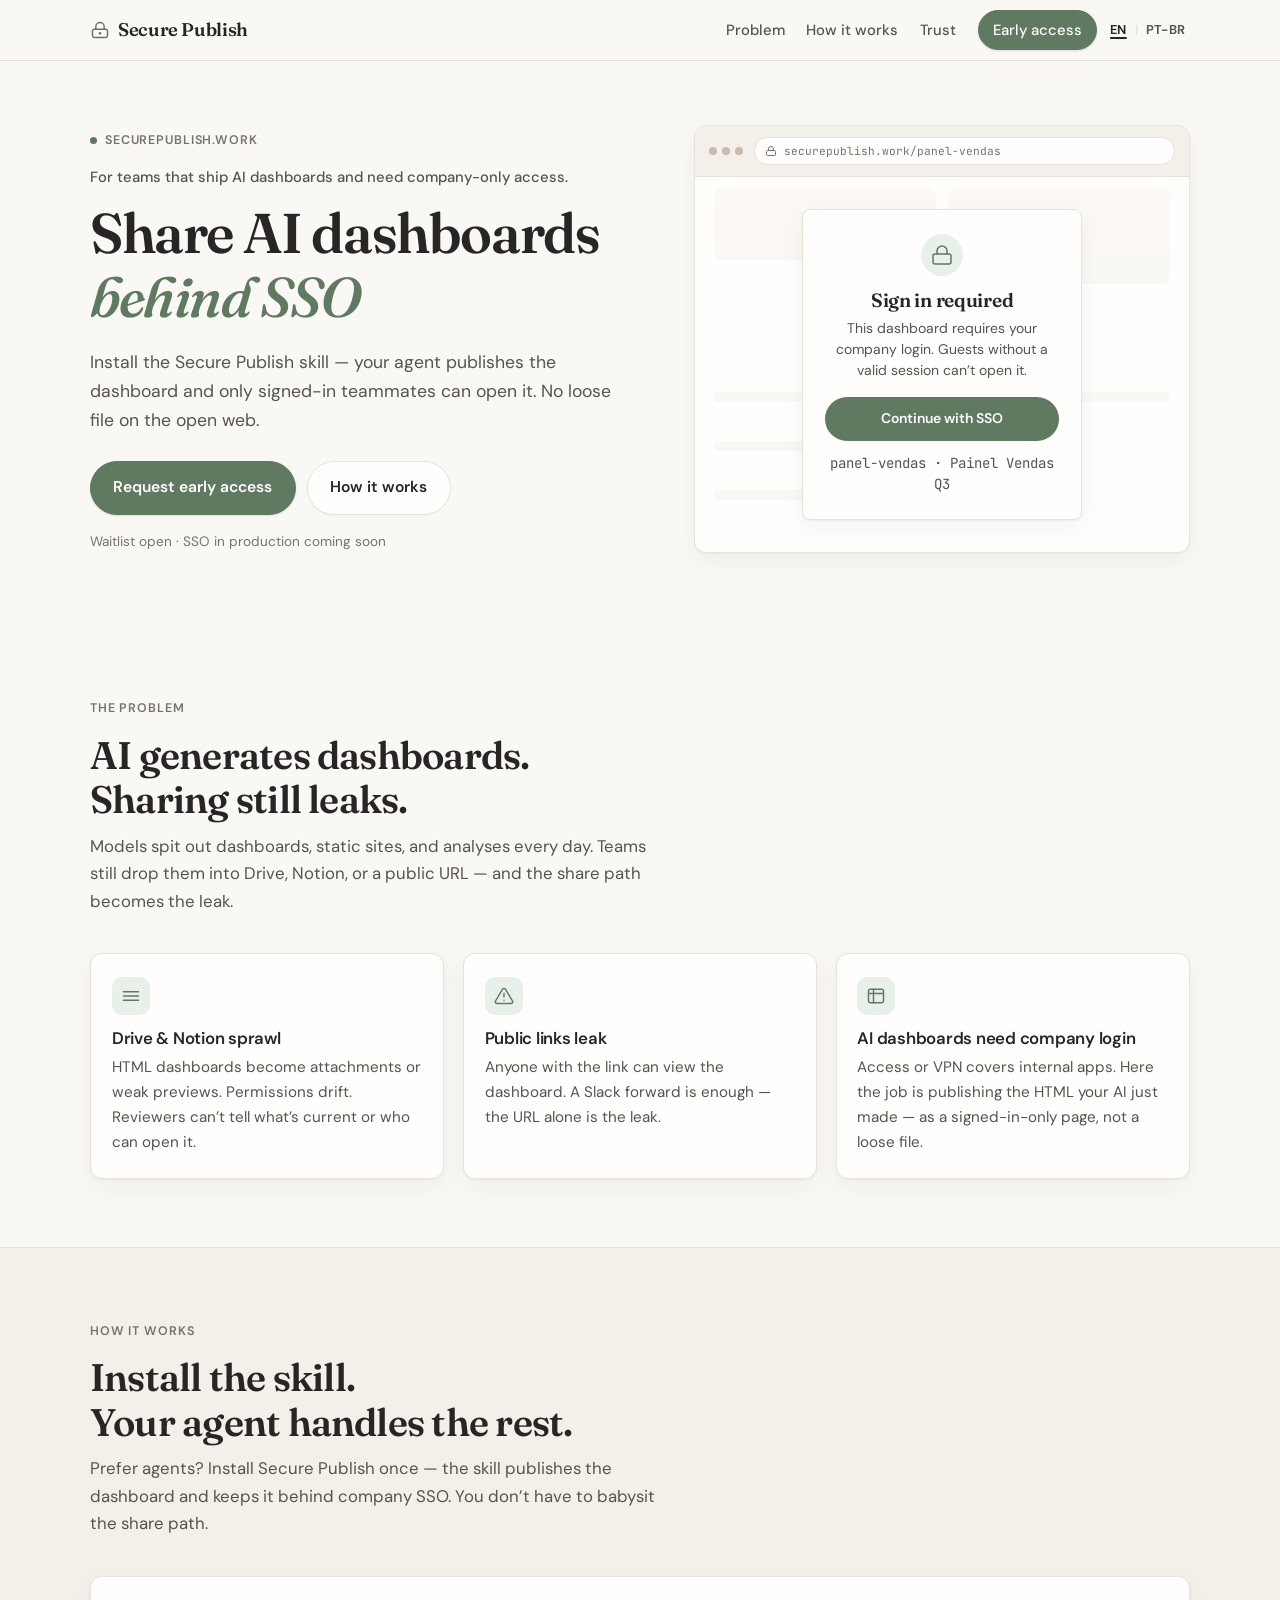
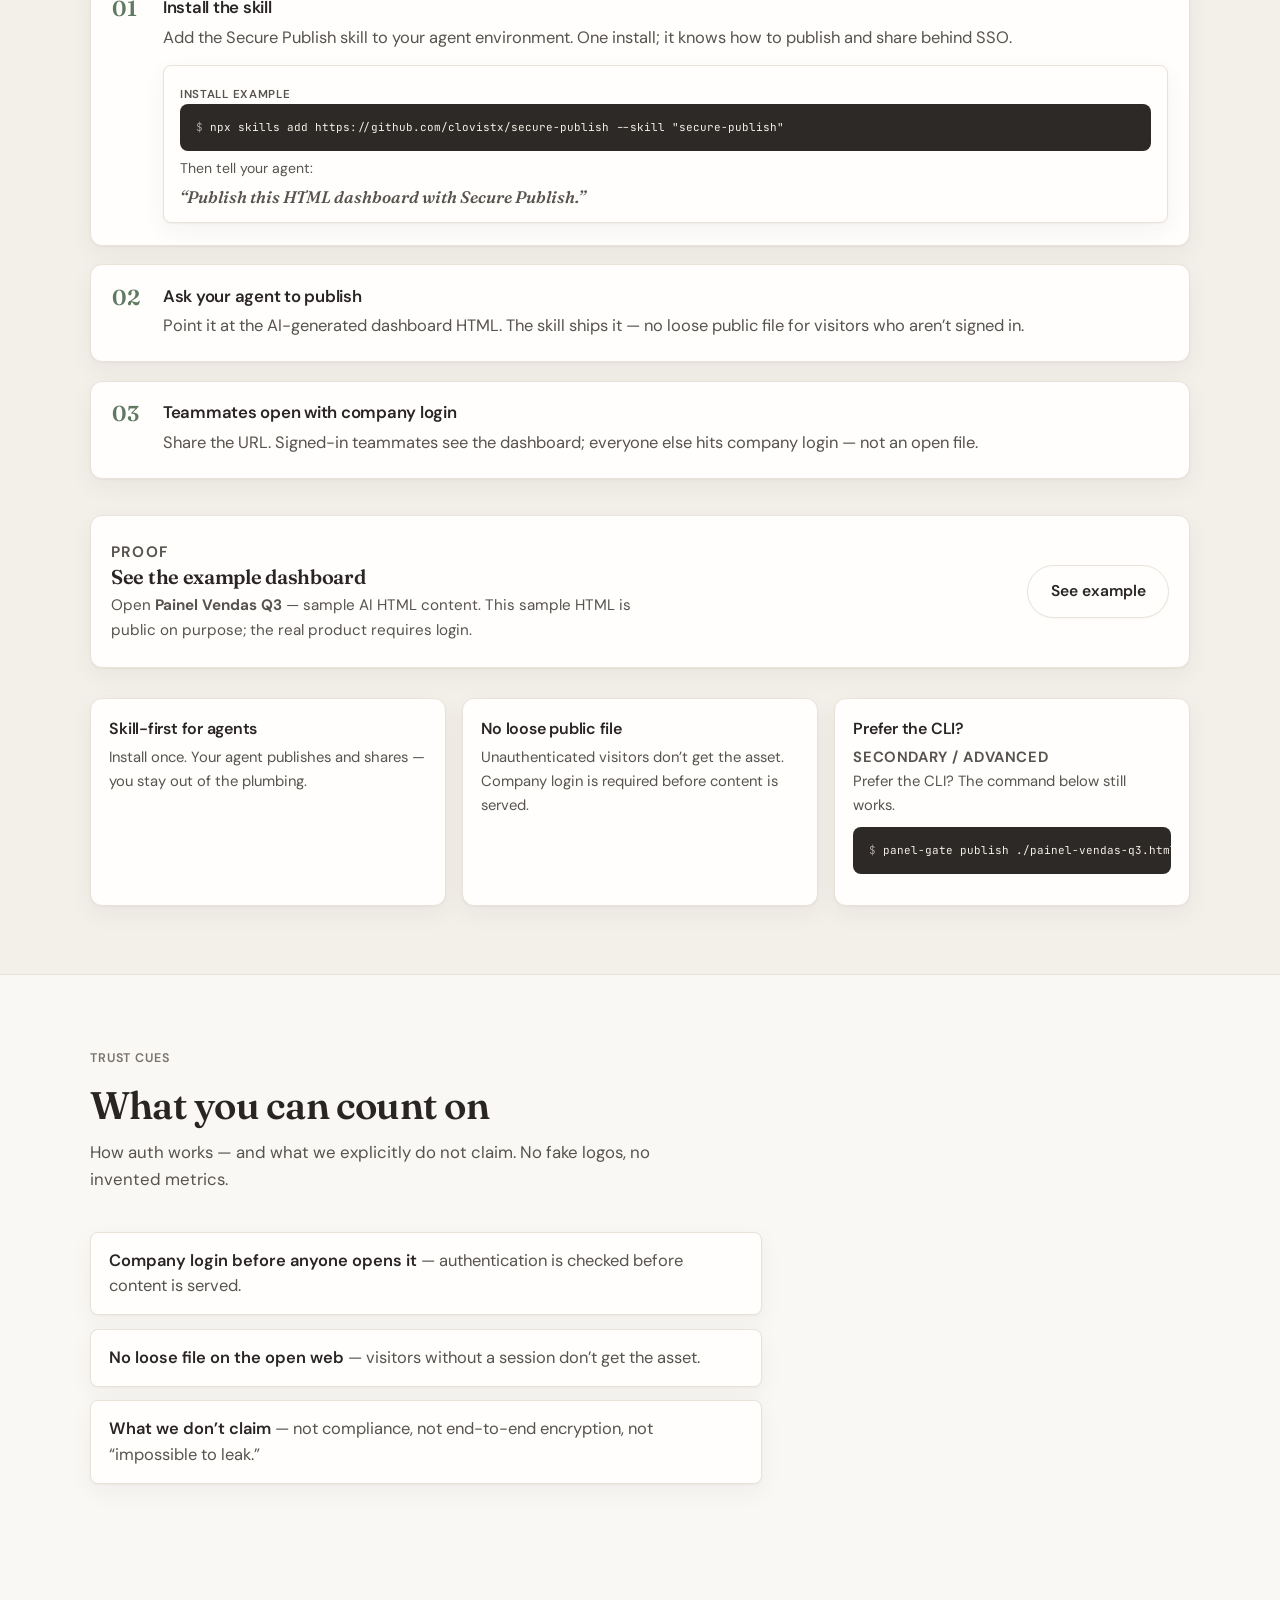
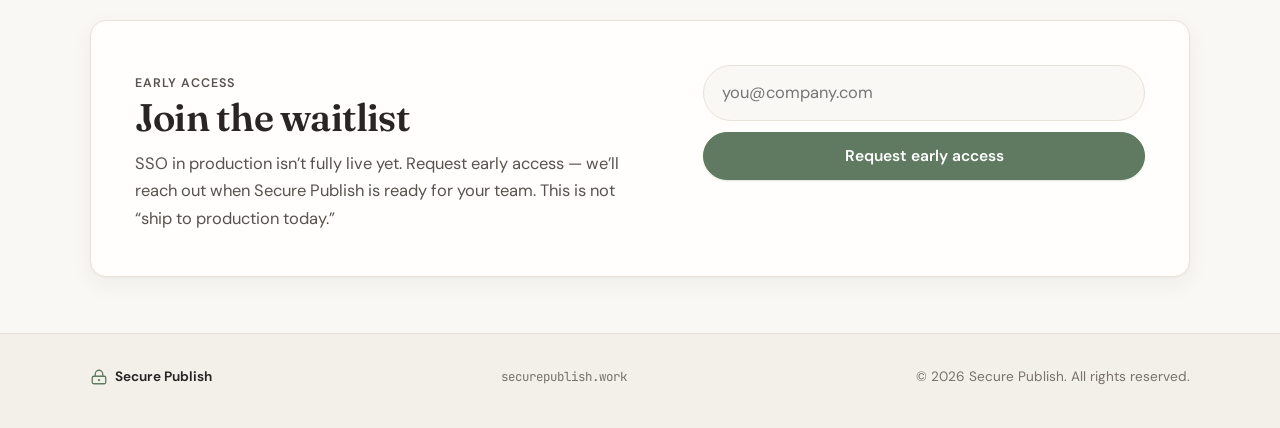
==== commit 5e6ed8b9: "Hero buyer line, trust bullets, honest demo disclaimer (EN+PT)" ====
--- a/index.html
+++ b/index.html
@@ -64,7 +64,7 @@
       <div class="container hero__grid">
         <div class="hero__copy">
           <p class="eyebrow"><span class="eyebrow__dot"></span>securepublish.work</p>
-          <p class="hero__category">For teams that share AI dashboards</p>
+          <p class="hero__category">For teams that ship AI dashboards and need company-only access.</p>
           <h1>Share AI dashboards<br /><em>behind SSO</em></h1>
           <p class="hero__lede">
             Install the Secure Publish skill — your agent publishes the dashboard and only signed-in teammates can open it.
@@ -196,7 +196,7 @@
             <h3>See the example dashboard</h3>
             <p>
               Open <strong>Painel Vendas Q3</strong> — sample AI HTML content.
-              In the live product this sits behind company SSO; here you see the dashboard itself for demo.
+              This sample HTML is public on purpose; the real product requires login.
             </p>
           </div>
           <a href="examples/panel-vendas.html" class="btn btn--ghost btn--lg">See example</a>
@@ -227,27 +227,14 @@
           <p class="eyebrow">Trust cues</p>
           <h2>What you can count on</h2>
           <p class="section__lede">
-            Honest product capabilities — no fake logos, no invented metrics, no absolute security guarantees.
-          </p>
-        </div>
-        <div class="trust-badges">
-          <div class="badge">
-            <span class="badge__label">Behind SSO</span>
-            <span class="badge__desc">Company login before content</span>
-          </div>
-          <div class="badge">
-            <span class="badge__label">No loose public file</span>
-            <span class="badge__desc">Access refused without login</span>
-          </div>
-          <div class="badge">
-            <span class="badge__label">Skill for agents</span>
-            <span class="badge__desc">Install once, publish with the agent</span>
-          </div>
-          <div class="badge">
-            <span class="badge__label">Signed-in access</span>
-            <span class="badge__desc">Designed for company SSO</span>
-          </div>
-        </div>
+            How auth works — and what we explicitly do not claim. No fake logos, no invented metrics.
+          </p>
+        </div>
+        <ul class="trust-list">
+          <li><strong>Company login before anyone opens it</strong> — authentication is checked before content is served.</li>
+          <li><strong>No loose file on the open web</strong> — visitors without a session don’t get the asset.</li>
+          <li><strong>What we don’t claim</strong> — not compliance, not end-to-end encryption, not “impossible to leak.”</li>
+        </ul>
       </div>
     </section>
 
--- a/styles.css
+++ b/styles.css
@@ -446,3 +446,27 @@
   color: var(--ink);
   line-height: 1.35;
 }
+
+
+.trust-list {
+  list-style: none;
+  margin: 0;
+  padding: 0;
+  display: grid;
+  gap: 0.85rem;
+  max-width: 42rem;
+}
+.trust-list li {
+  margin: 0;
+  padding: 0.95rem 1.1rem;
+  background: var(--white);
+  border: 1px solid var(--stone);
+  border-radius: var(--radius-sm);
+  box-shadow: var(--shadow);
+  color: var(--ink-soft);
+  line-height: 1.55;
+}
+.trust-list strong {
+  color: var(--ink);
+  font-weight: 600;
+}
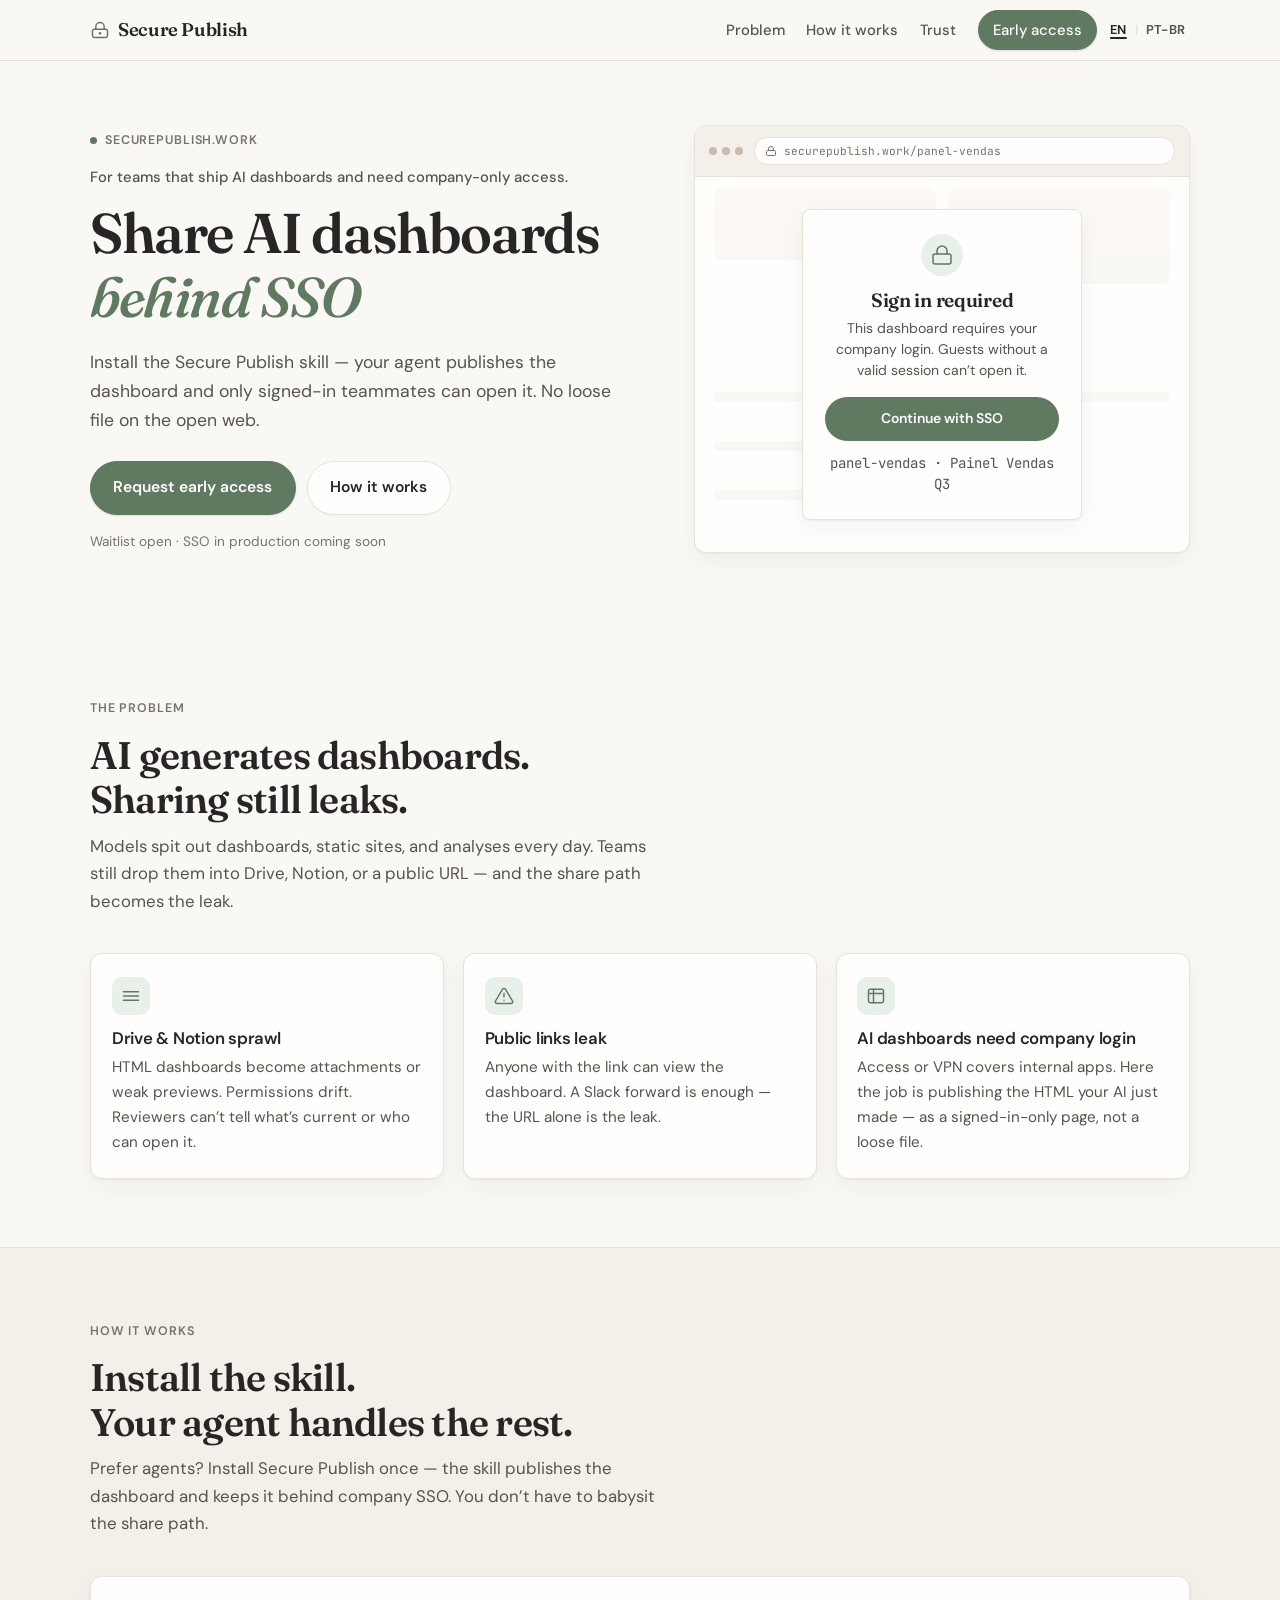
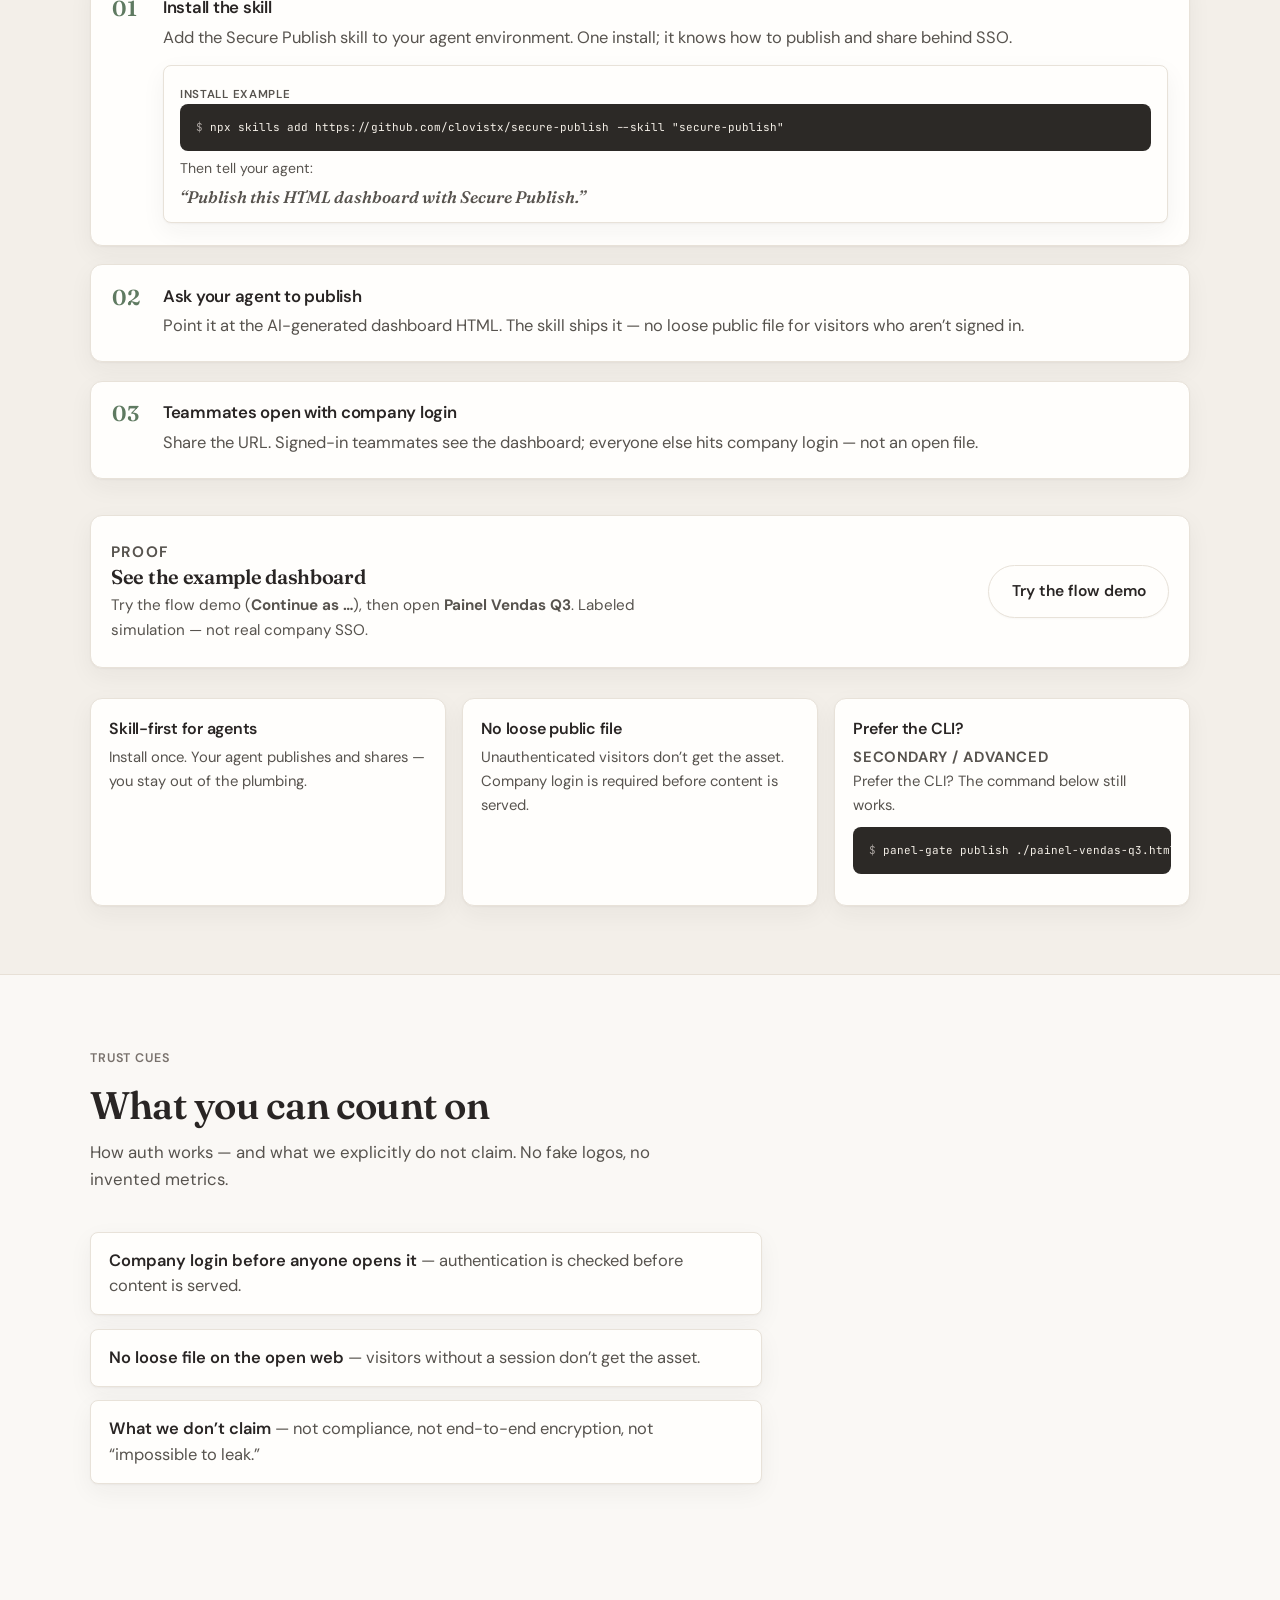
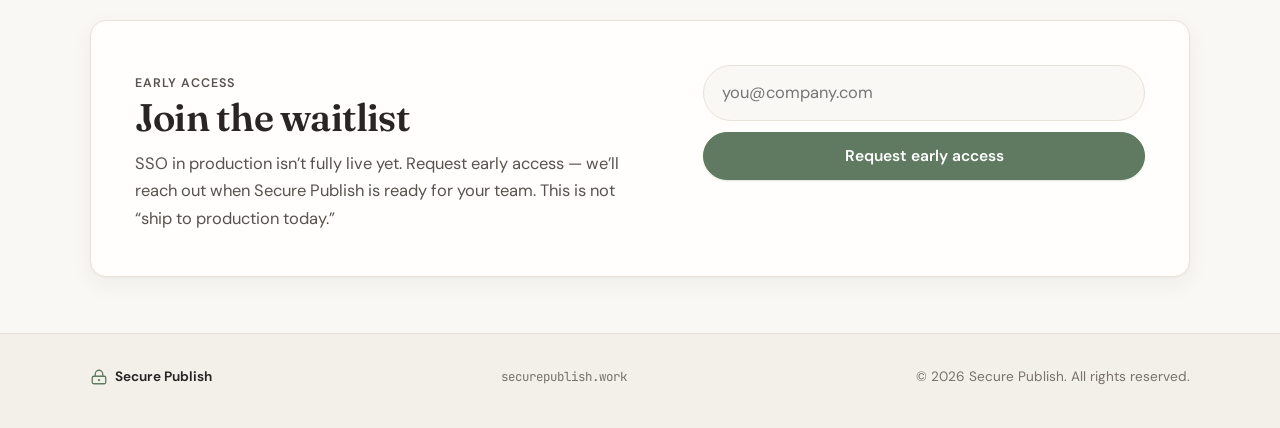
==== commit 1dad0421: "Demo auth flow screen before sample panel (no fake Google UI)" ====
--- a/index.html
+++ b/index.html
@@ -195,11 +195,11 @@
             <p class="proof-strip__label">Proof</p>
             <h3>See the example dashboard</h3>
             <p>
-              Open <strong>Painel Vendas Q3</strong> — sample AI HTML content.
-              This sample HTML is public on purpose; the real product requires login.
+              Try the flow demo (<strong>Continue as …</strong>), then open <strong>Painel Vendas Q3</strong>.
+              Labeled simulation — not real company SSO.
             </p>
           </div>
-          <a href="examples/panel-vendas.html" class="btn btn--ghost btn--lg">See example</a>
+          <a href="examples/demo-auth.html" class="btn btn--ghost btn--lg">Try the flow demo</a>
         </div>
 
         <div class="feature-row">
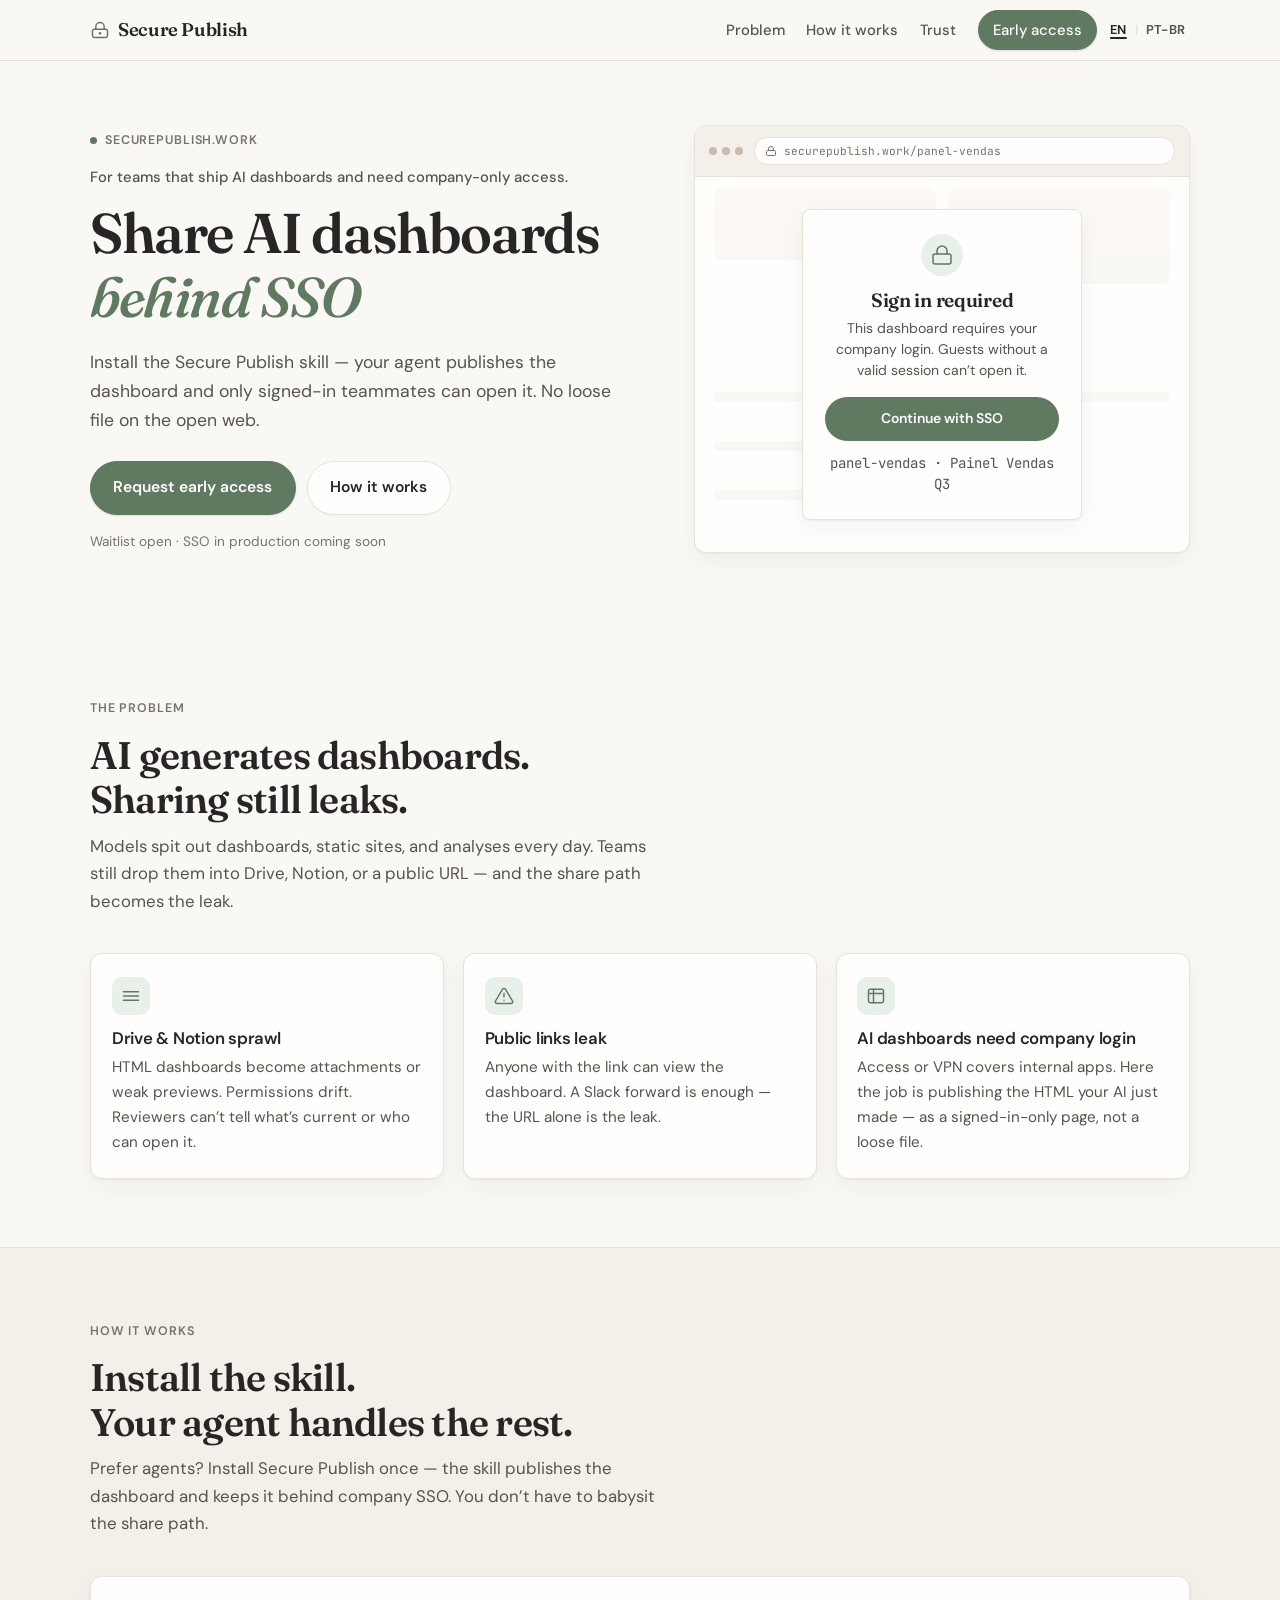
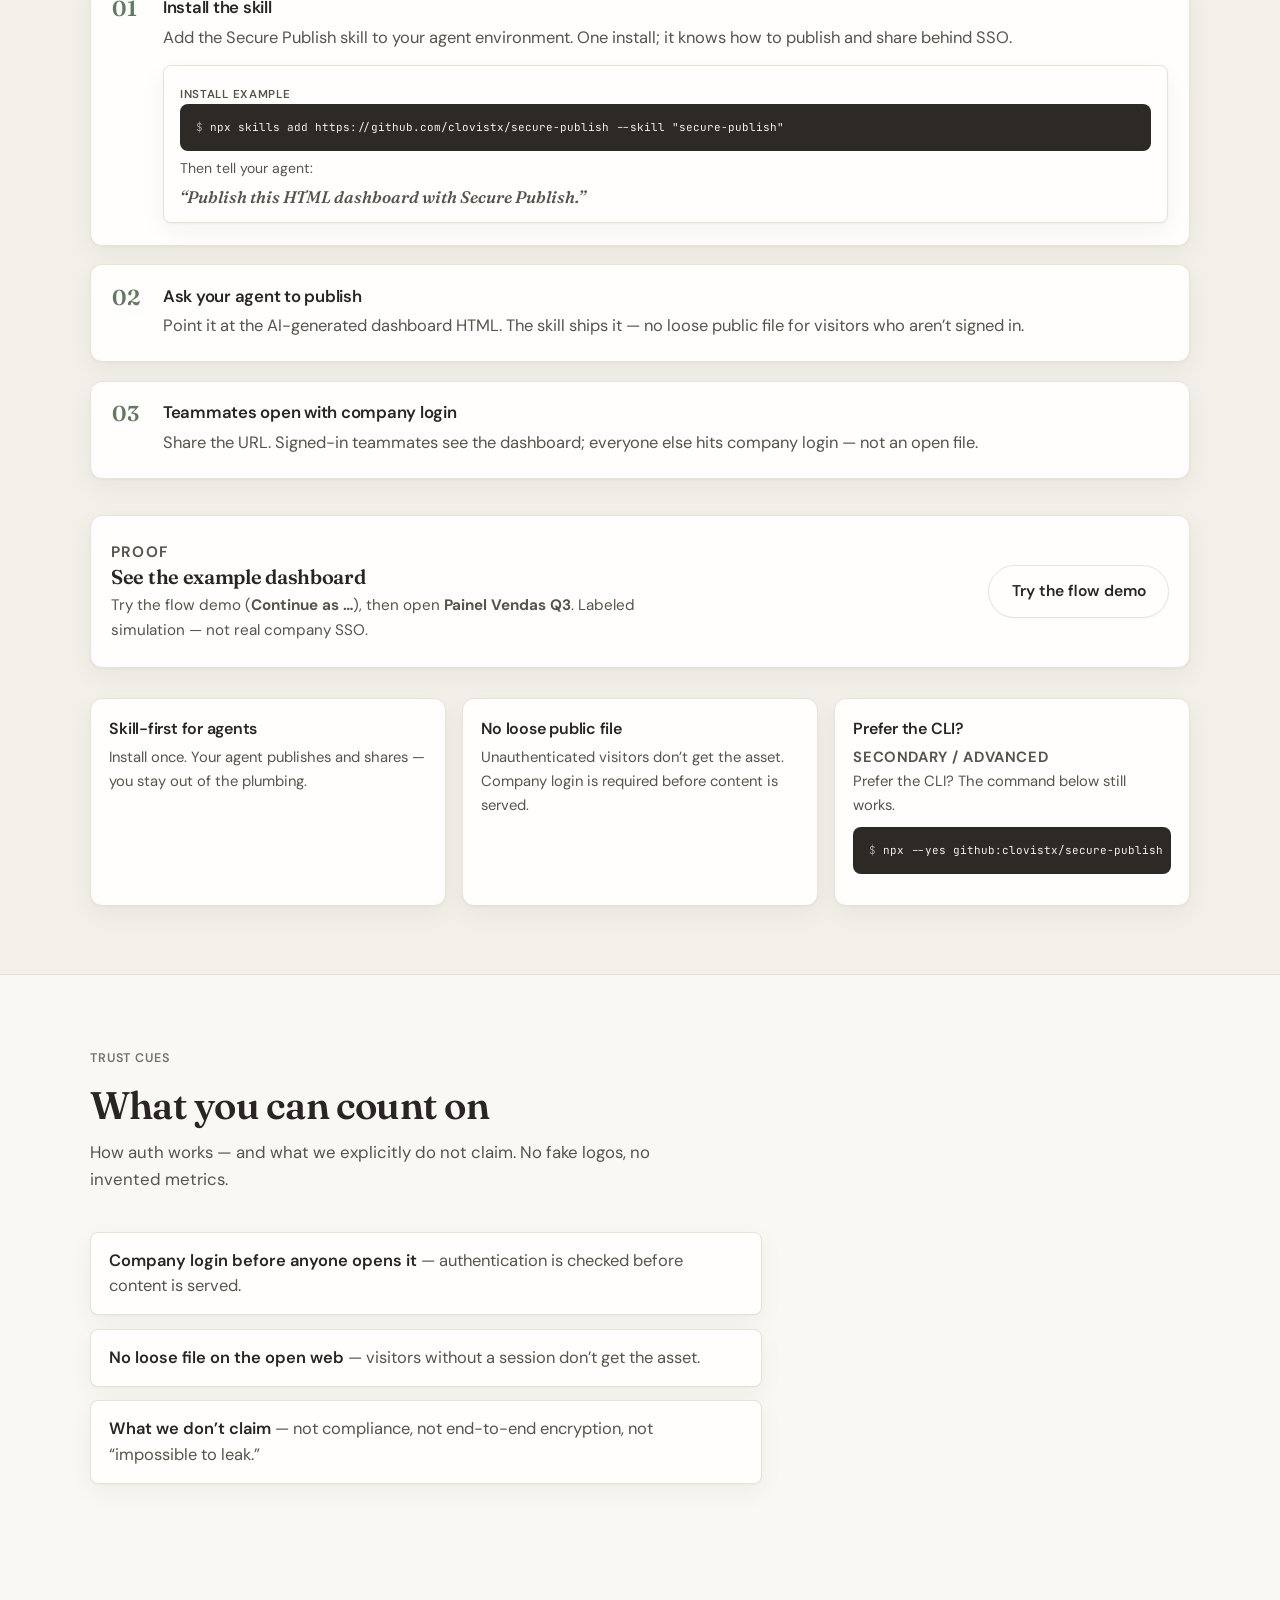
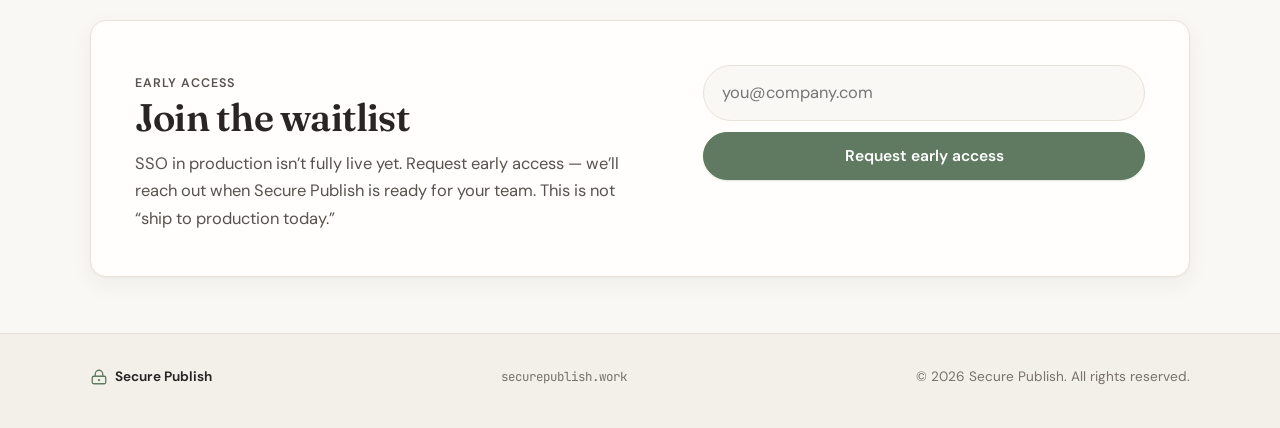
==== commit b1bbfb43: "fix: replace retired panel-gate CLI name on Pages landing GitHub Pages still showed the old binary i" ====
--- a/index.html
+++ b/index.html
@@ -215,7 +215,7 @@
             <h3>Prefer the CLI?</h3>
             <p class="feature__note">Secondary / advanced</p>
             <p>Prefer the CLI? The command below still works.</p>
-            <pre class="code-block" tabindex="0"><code><span class="c-muted">$</span> panel-gate publish ./painel-vendas-q3.html --title "Painel Vendas Q3"</code></pre>
+            <pre class="code-block" tabindex="0"><code><span class="c-muted">$</span> npx --yes github:clovistx/secure-publish publish ./painel-vendas-q3.html --title "Painel Vendas Q3"</code></pre>
           </article>
         </div>
       </div>
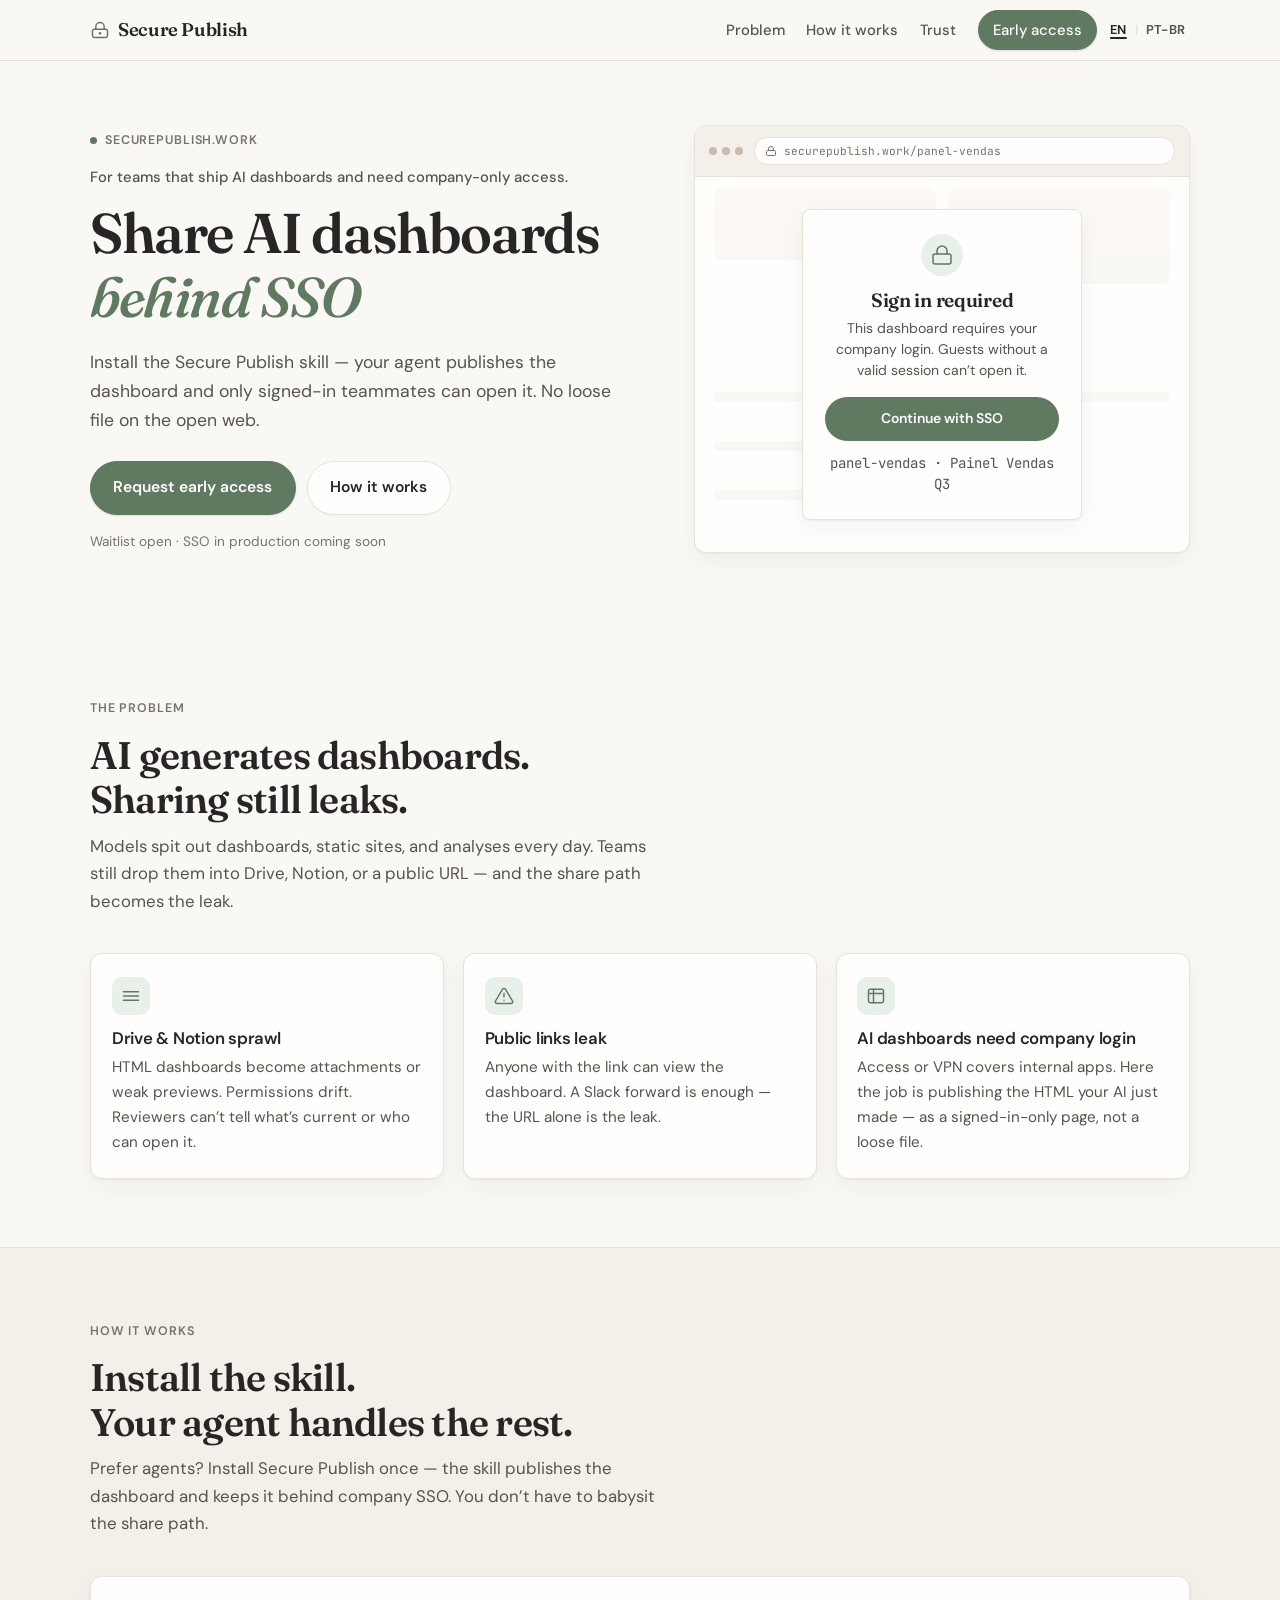
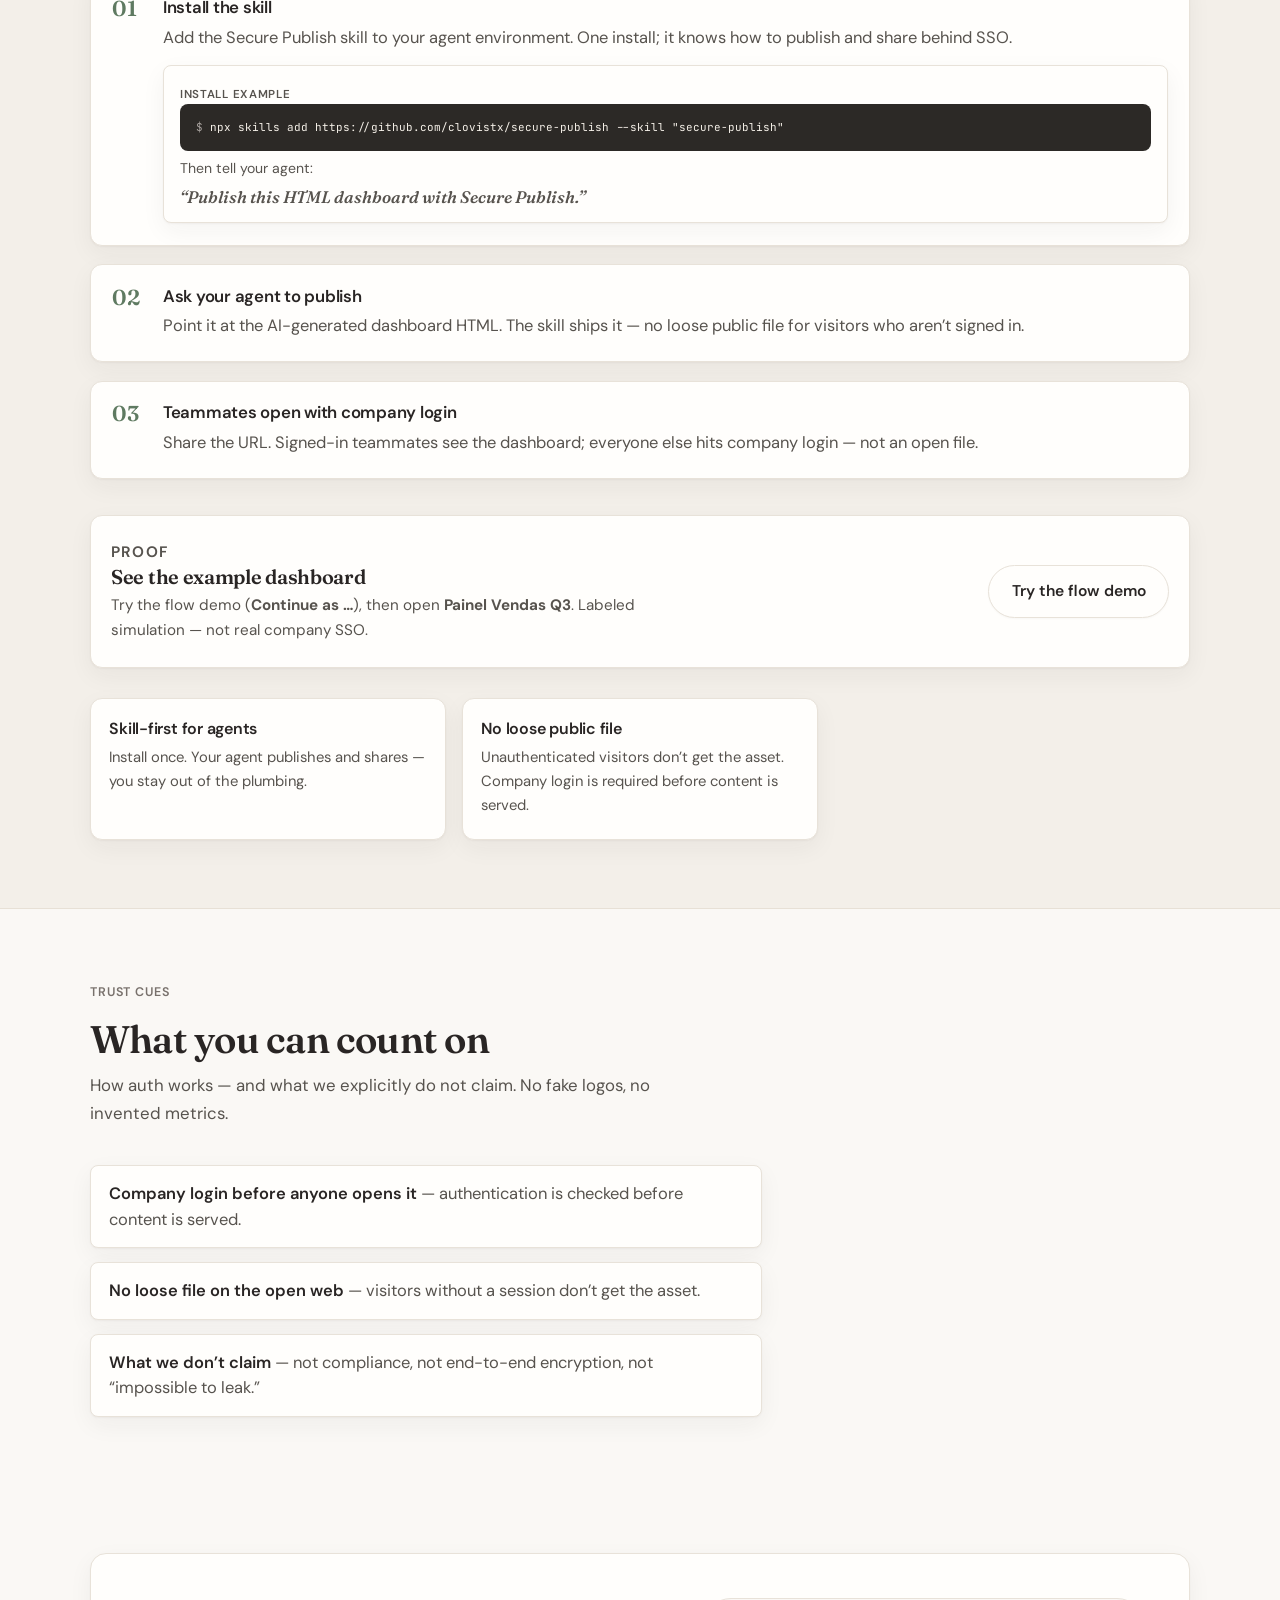
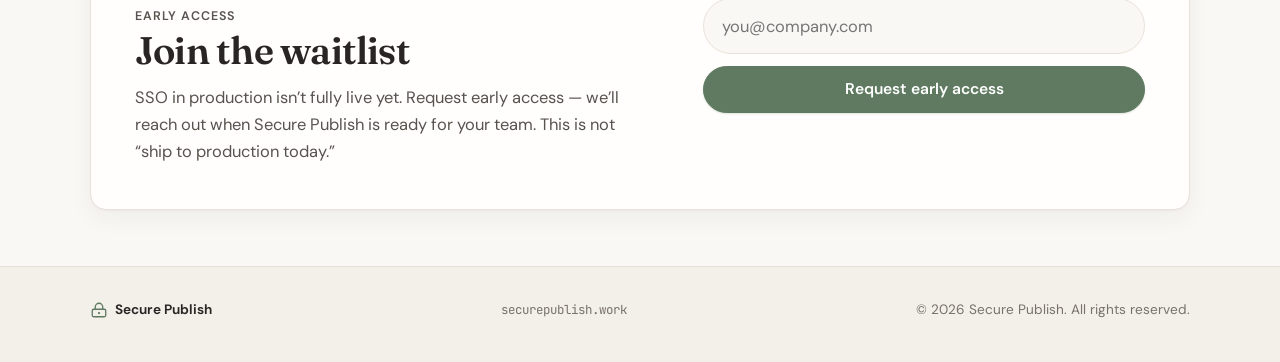
==== commit fff15fe1: "fix: remove Prefer the CLI card from Pages landing Match securepublish.work: drop the EN/PT CLI feat" ====
--- a/index.html
+++ b/index.html
@@ -211,12 +211,6 @@
             <h3>No loose public file</h3>
             <p>Unauthenticated visitors don’t get the asset. Company login is required before content is served.</p>
           </article>
-          <article class="feature">
-            <h3>Prefer the CLI?</h3>
-            <p class="feature__note">Secondary / advanced</p>
-            <p>Prefer the CLI? The command below still works.</p>
-            <pre class="code-block" tabindex="0"><code><span class="c-muted">$</span> npx --yes github:clovistx/secure-publish publish ./painel-vendas-q3.html --title "Painel Vendas Q3"</code></pre>
-          </article>
         </div>
       </div>
     </section>
